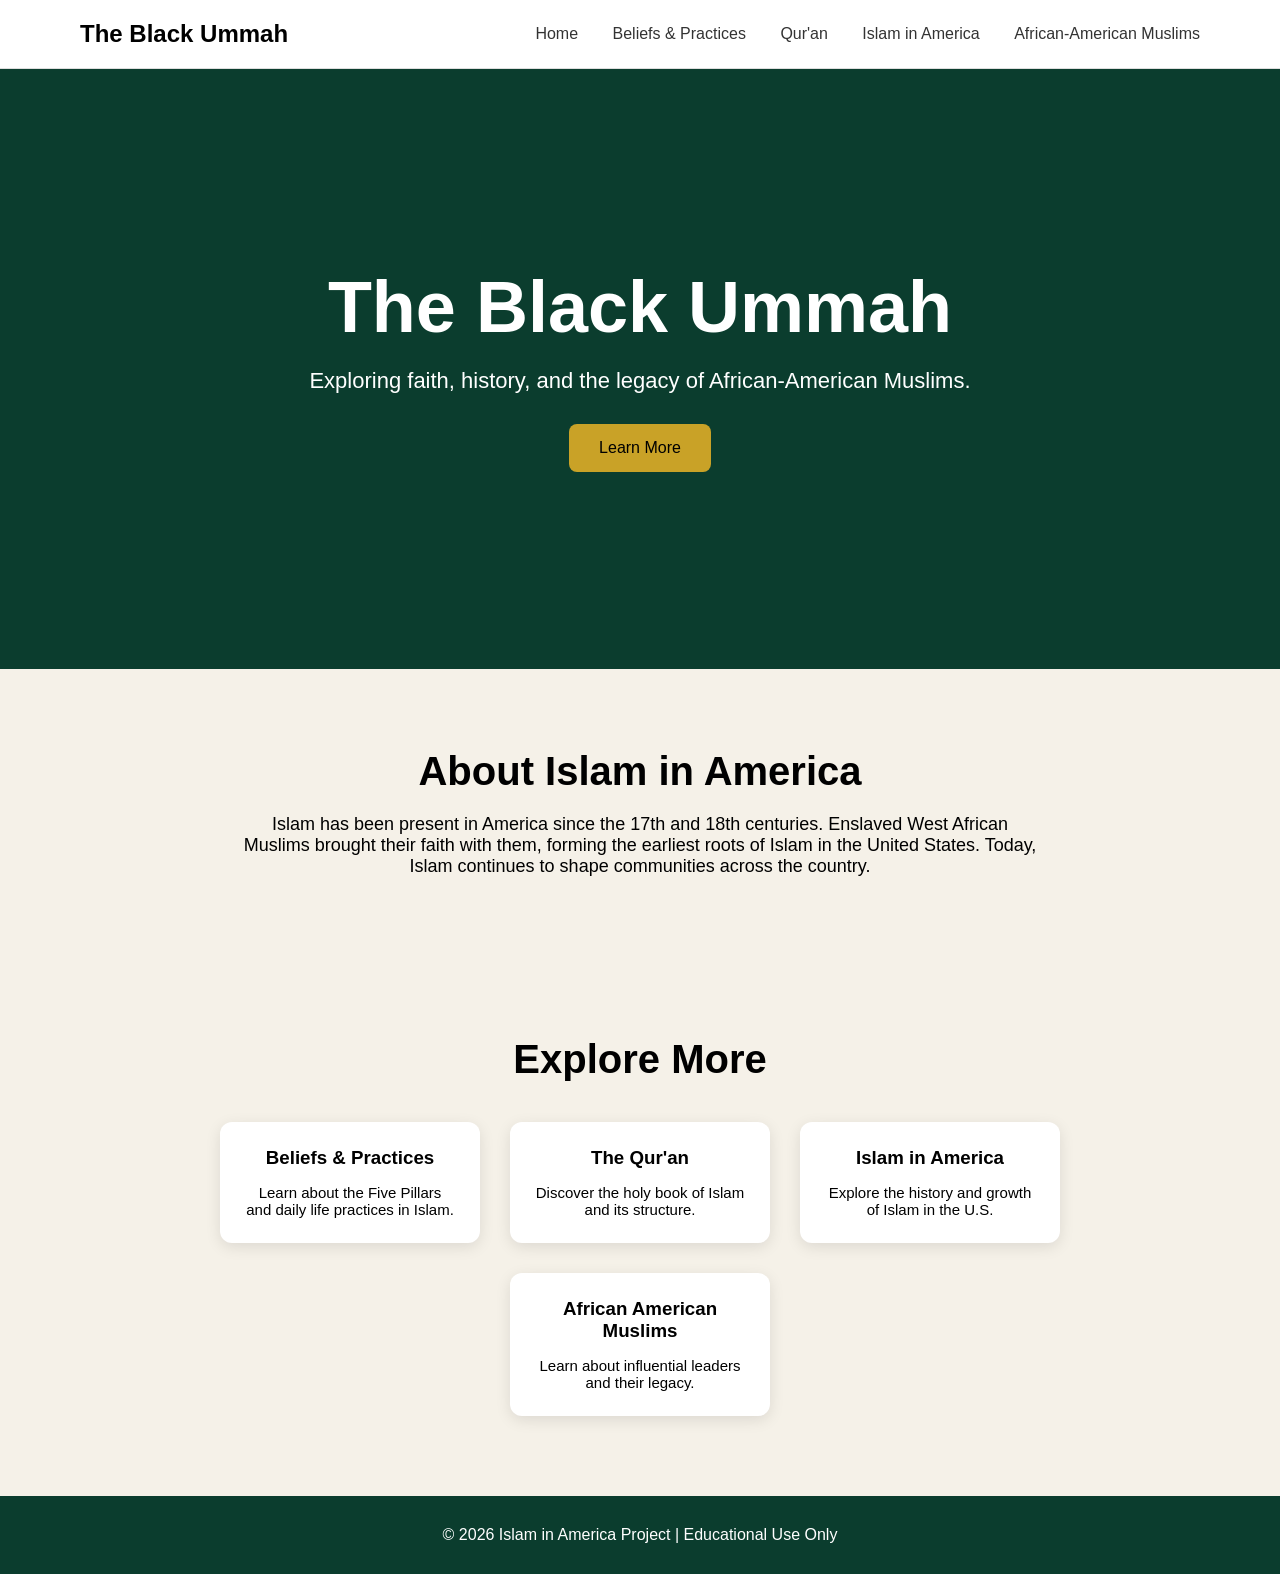
==== index.html @ 7084b2cf "Add files via upload" ====
<!DOCTYPE html>
<html lang="en">
<head>
    <meta charset="UTF-8">
    <title>The Black Ummah</title>
    <link rel="stylesheet" href="style.css">
</head>
<body>

    <!-- Header -->
    <header>
        <div class="logo">The Black Ummah</div>
        <nav>
            <a href="#">Home</a>
            <a href="#">Beliefs & Practices</a>
            <a href="#">Qur'an</a>
            <a href="#">Islam in America</a>
            <a href="#">African-American Muslims</a>
        </nav>
    </header>

    <!-- Hero Section -->
    <section class="hero">
        <h1>The Black Ummah</h1>
        <p>Exploring faith, history, and the legacy of African-American Muslims.</p>
        <button>Learn More</button>
    </section>

    <!-- About Section -->
    <section class="about">
        <h2>About Islam in America</h2>
        <p>
            Islam has been present in America since the 17th and 18th centuries.
            Enslaved West African Muslims brought their faith with them, forming
            the earliest roots of Islam in the United States. Today, Islam continues
            to shape communities across the country.
        </p>
    </section>

    <!-- Explore Cards -->
    <section class="cards">
        <h2>Explore More</h2>
        <div class="card-container">

            <div class="card">
                <h3>Beliefs & Practices</h3>
                <p>Learn about the Five Pillars and daily life practices in Islam.</p>
            </div>

            <div class="card">
                <h3>The Qur'an</h3>
                <p>Discover the holy book of Islam and its structure.</p>
            </div>

            <div class="card">
                <h3>Islam in America</h3>
                <p>Explore the history and growth of Islam in the U.S.</p>
            </div>

            <div class="card">
                <h3>African American Muslims</h3>
                <p>Learn about influential leaders and their legacy.</p>
            </div>

        </div>
    </section>

    <!-- Footer -->
    <footer>
        <p>© 2026 Islam in America Project | Educational Use Only</p>
    </footer>

</body>
</html>
---- style.css ----
* {
    margin: 0;
    padding: 0;
    box-sizing: border-box;
    font-family: Arial, sans-serif;
}

body {
    background-color: #f5f1e8;
}

/* Header */
header {
    display: flex;
    justify-content: space-between;
    align-items: center;
    padding: 20px 80px;
    background-color: white;
    border-bottom: 1px solid #ddd;
}

.logo {
    font-size: 24px;
    font-weight: bold;
}

nav a {
    margin-left: 30px;
    text-decoration: none;
    color: #333;
    font-size: 16px;
}

nav a:hover {
    color: #c9a227;
}

/* Hero */
.hero {
    height: 600px;
    background-color: #0b3d2e;
    color: white;
    display: flex;
    flex-direction: column;
    justify-content: center;
    align-items: center;
    text-align: center;
    padding: 20px;
}

.hero h1 {
    font-size: 72px;
    margin-bottom: 20px;
}

.hero p {
    font-size: 22px;
    margin-bottom: 30px;
}

.hero button {
    padding: 15px 30px;
    background-color: #c9a227;
    border: none;
    border-radius: 8px;
    font-size: 16px;
    cursor: pointer;
}

.hero button:hover {
    background-color: #b8921f;
}

/* About */
.about {
    padding: 80px;
    text-align: center;
}

.about h2 {
    font-size: 40px;
    margin-bottom: 20px;
}

.about p {
    font-size: 18px;
    max-width: 800px;
    margin: auto;
}

/* Cards */
.cards {
    padding: 80px;
    text-align: center;
}

.cards h2 {
    font-size: 40px;
    margin-bottom: 40px;
}

.card-container {
    display: flex;
    justify-content: center;
    gap: 30px;
    flex-wrap: wrap;
}

.card {
    background-color: white;
    width: 260px;
    padding: 25px;
    border-radius: 12px;
    box-shadow: 0 4px 15px rgba(0,0,0,0.1);
}

.card h3 {
    margin-bottom: 15px;
}

.card p {
    font-size: 15px;
}

/* Footer */
footer {
    background-color: #0b3d2e;
    color: white;
    text-align: center;
    padding: 30px;
}
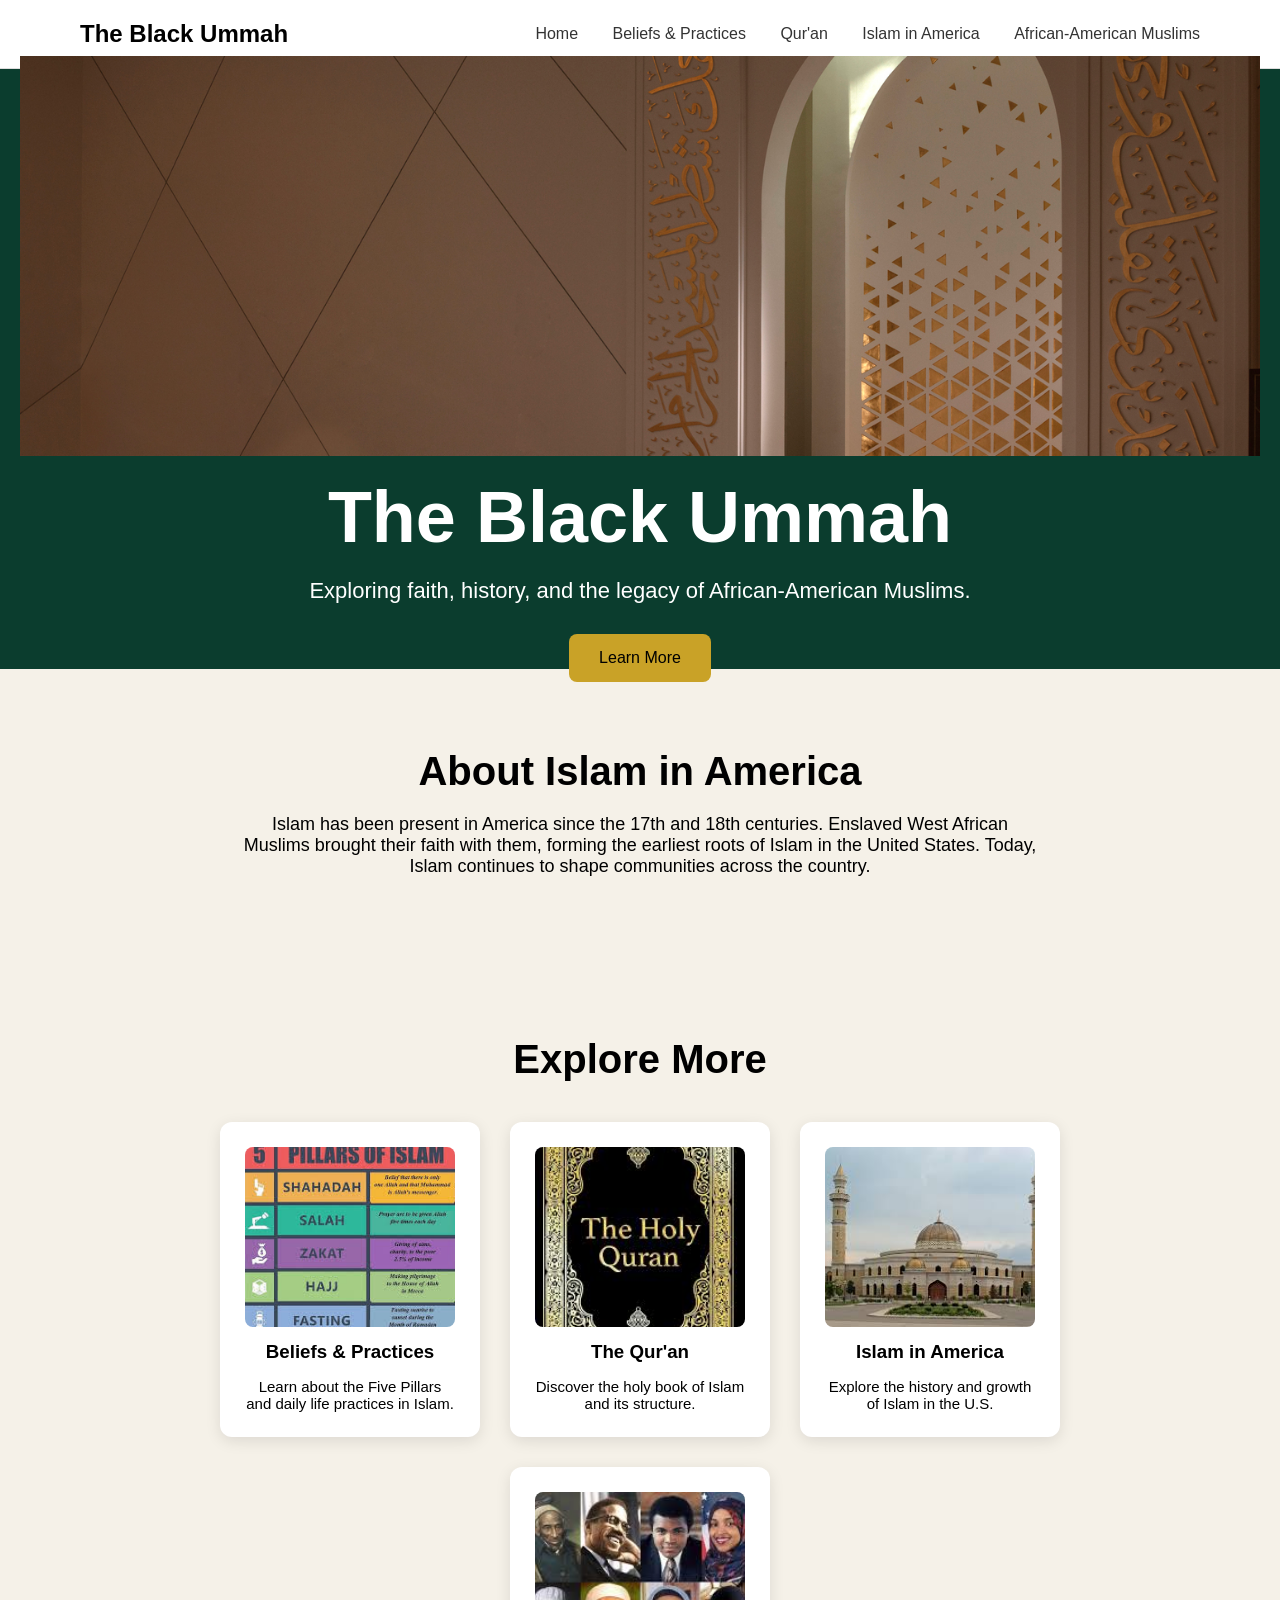
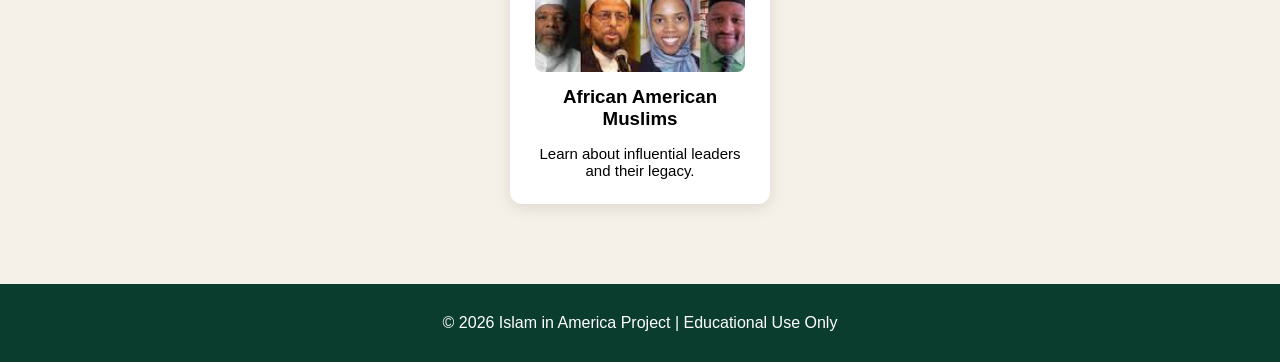
==== commit fb2c06c1: "Add files via upload" ====
--- a/index.html
+++ b/index.html
@@ -21,6 +21,7 @@
 
     <!-- Hero Section -->
     <section class="hero">
+        <img src="images/colors-in-islamic-architecture_1.jpg" alt="Islamic Prayer">
         <h1>The Black Ummah</h1>
         <p>Exploring faith, history, and the legacy of African-American Muslims.</p>
         <button>Learn More</button>
@@ -43,21 +44,25 @@
         <div class="card-container">
 
             <div class="card">
+                <img src="images/5pillars.jpg" alt="Pillars of Islam">
                 <h3>Beliefs & Practices</h3>
                 <p>Learn about the Five Pillars and daily life practices in Islam.</p>
             </div>
 
             <div class="card">
+                <img src="images/quran.jpg" alt="Holy Quran">
                 <h3>The Qur'an</h3>
                 <p>Discover the holy book of Islam and its structure.</p>
             </div>
 
             <div class="card">
+                <img src="images/mosque.jpg" alt="Mosque in America">
                 <h3>Islam in America</h3>
                 <p>Explore the history and growth of Islam in the U.S.</p>
             </div>
 
             <div class="card">
+                <img src="images/aamuslims.jpg" alt="African-American Muslims">
                 <h3>African American Muslims</h3>
                 <p>Learn about influential leaders and their legacy.</p>
             </div>
--- a/style.css
+++ b/style.css
@@ -128,4 +128,19 @@
     color: white;
     text-align: center;
     padding: 30px;
+}
+
+.card img {
+    width: 100%;
+    height: 180px;
+    object-fit: cover;
+    border-radius: 8px;
+    margin-bottom: 10px;
+}
+
+.hero img {
+    width: 100%;
+    max-height: 400px;
+    object-fit: cover;
+    margin-bottom: 20px;
 }
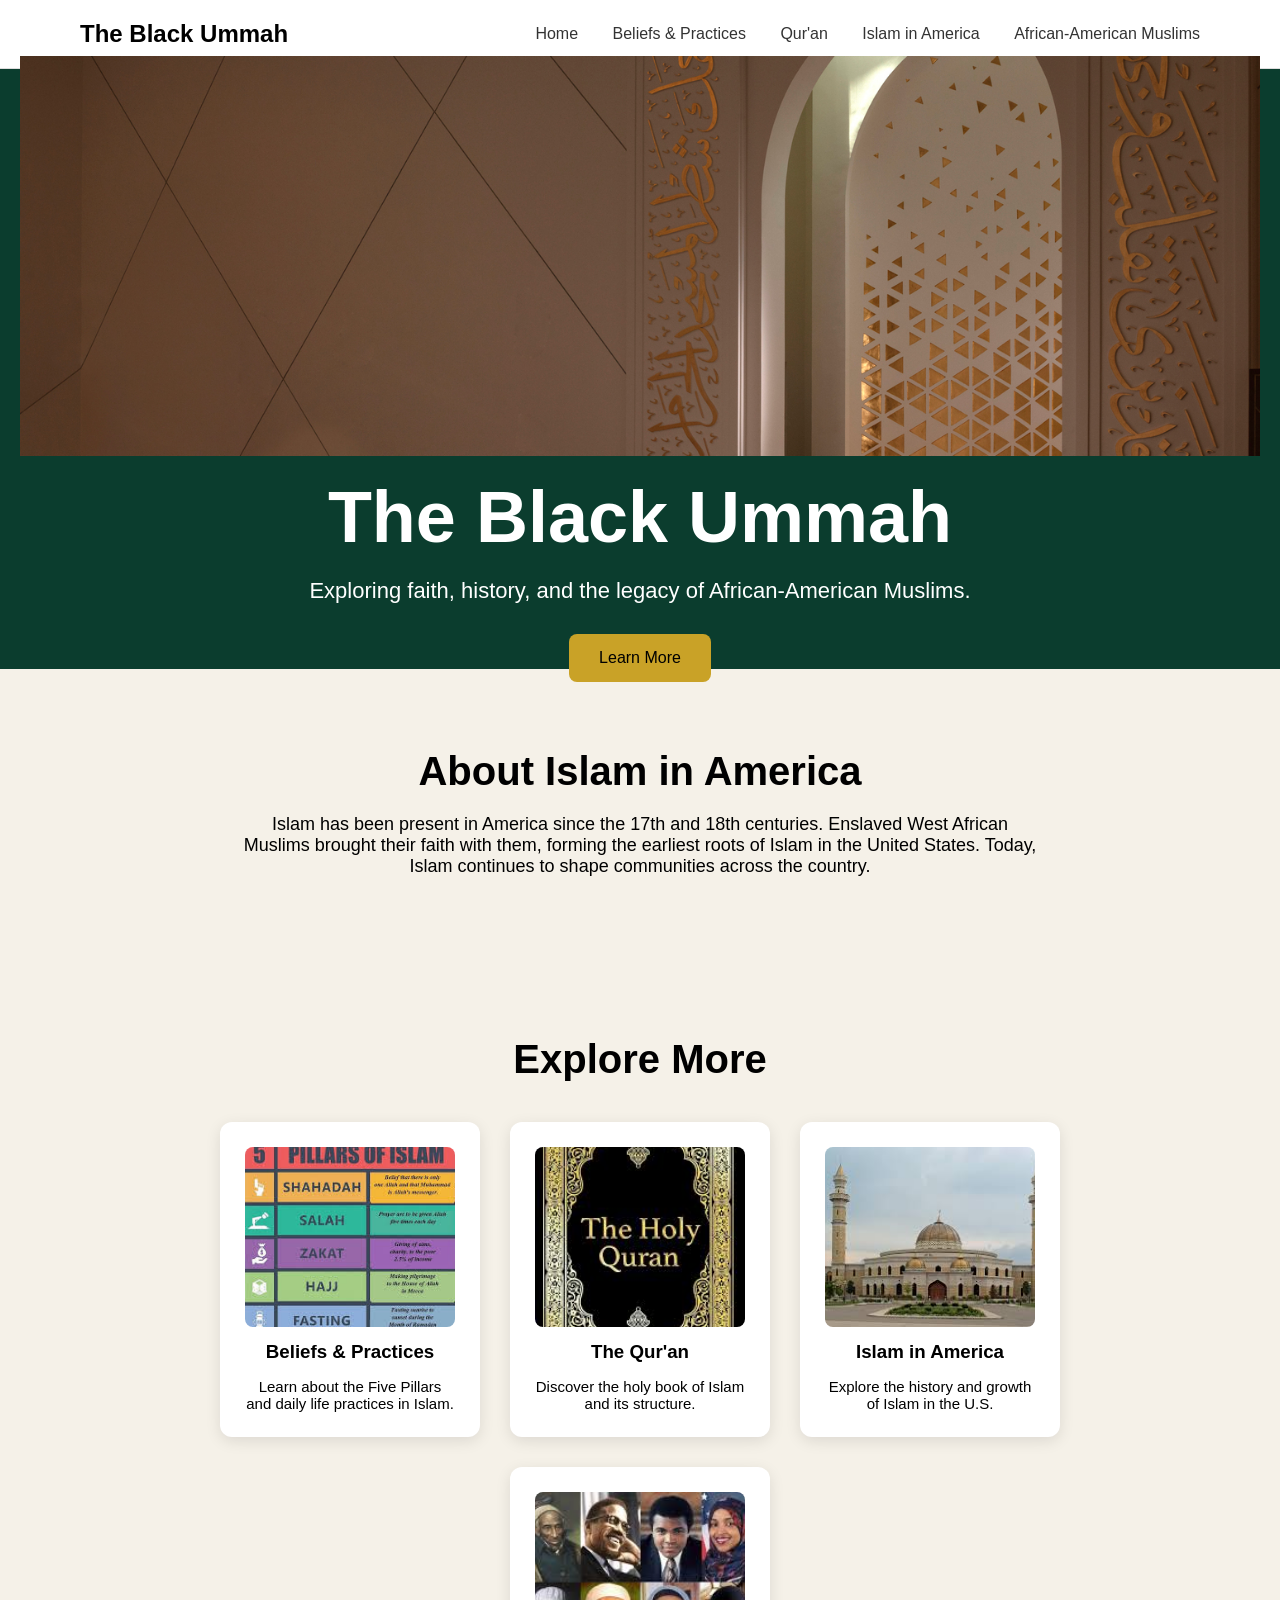
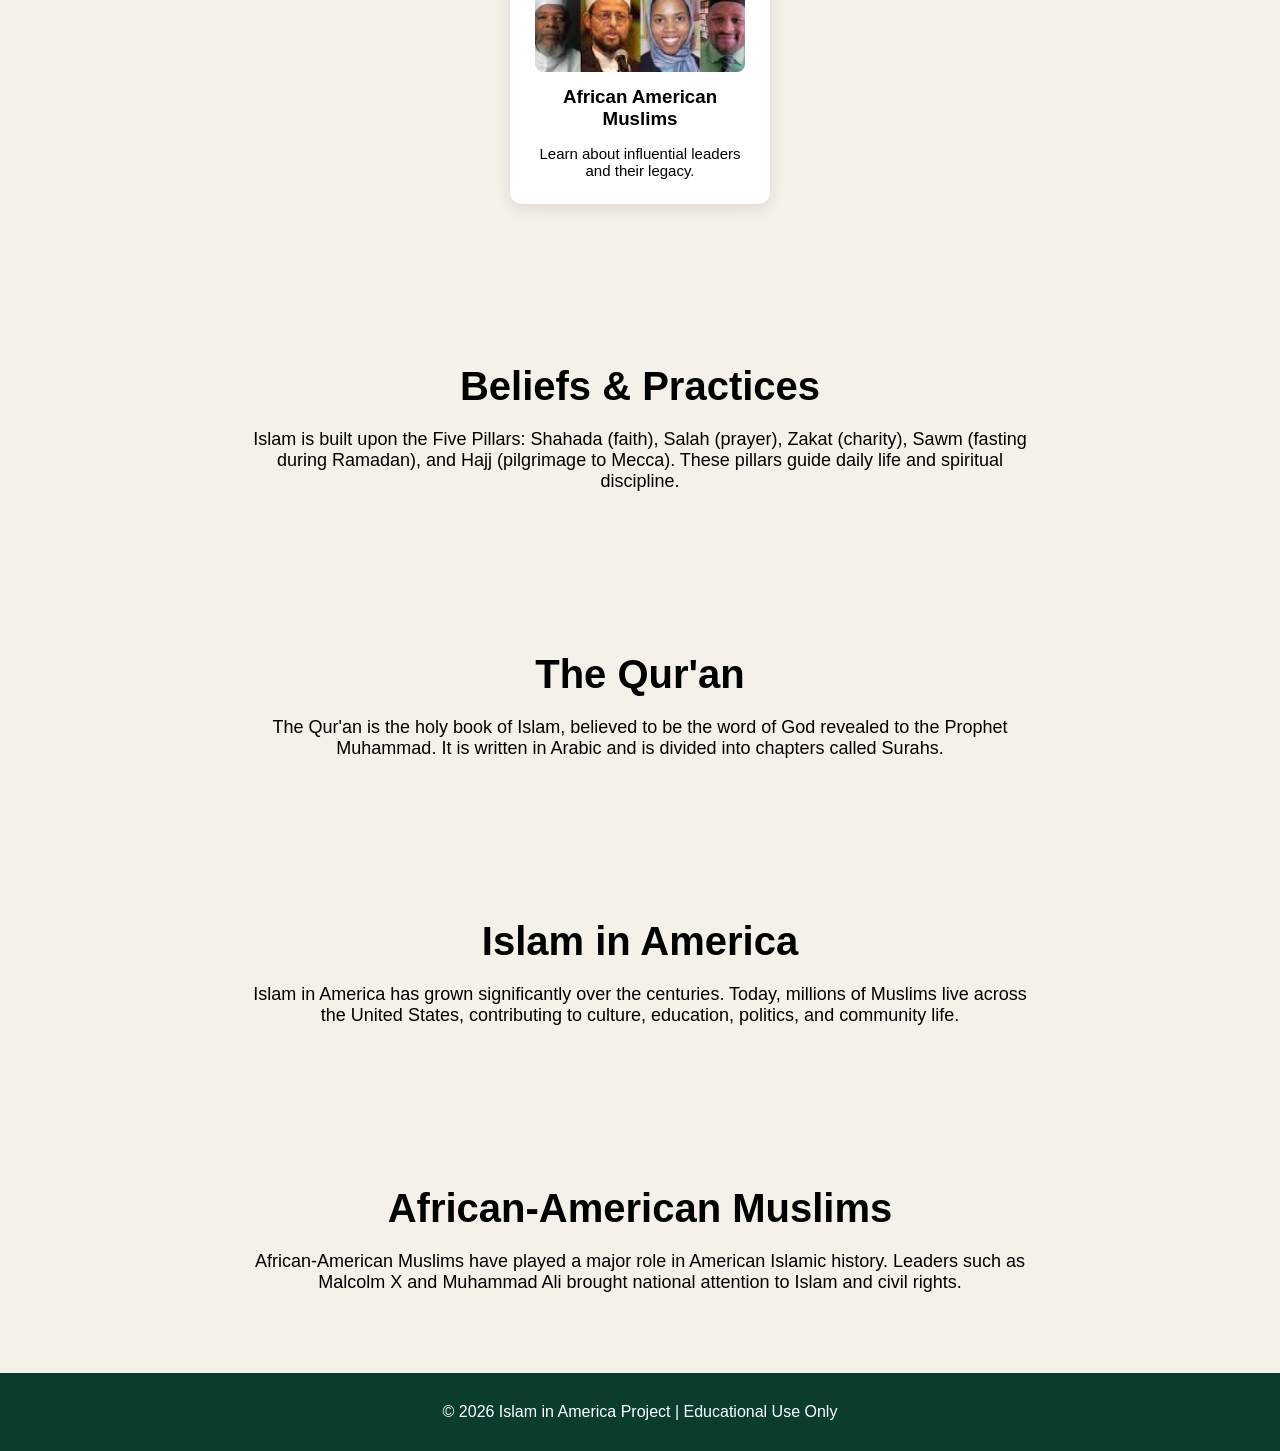
==== commit 0fc29950: "Add files via upload" ====
--- a/index.html
+++ b/index.html
@@ -11,16 +11,16 @@
     <header>
         <div class="logo">The Black Ummah</div>
         <nav>
-            <a href="#">Home</a>
-            <a href="#">Beliefs & Practices</a>
-            <a href="#">Qur'an</a>
-            <a href="#">Islam in America</a>
-            <a href="#">African-American Muslims</a>
+            <a href="#home">Home</a>
+            <a href="#beliefs">Beliefs & Practices</a>
+            <a href="#quran">Qur'an</a>
+            <a href="#america">Islam in America</a>
+            <a href="#blackmuslims">African-American Muslims</a>
         </nav>
     </header>
 
     <!-- Hero Section -->
-    <section class="hero">
+    <section id="home" class="hero">
         <img src="images/colors-in-islamic-architecture_1.jpg" alt="Islamic Prayer">
         <h1>The Black Ummah</h1>
         <p>Exploring faith, history, and the legacy of African-American Muslims.</p>
@@ -70,6 +70,46 @@
         </div>
     </section>
 
+    <!-- Beliefs Section -->
+    <section id="beliefs" class="about">
+        <h2>Beliefs & Practices</h2>
+        <p>
+            Islam is built upon the Five Pillars: Shahada (faith), Salah (prayer),
+            Zakat (charity), Sawm (fasting during Ramadan), and Hajj (pilgrimage to Mecca).
+            These pillars guide daily life and spiritual discipline.
+        </p>
+    </section>
+
+    <!-- Qur'an Section -->
+    <section id="quran" class="about">
+        <h2>The Qur'an</h2>
+        <p>
+            The Qur'an is the holy book of Islam, believed to be the word of God
+            revealed to the Prophet Muhammad. It is written in Arabic and is divided
+            into chapters called Surahs.
+        </p>
+    </section>
+
+    <!-- Islam in America Section -->
+    <section id="america" class="about">
+        <h2>Islam in America</h2>
+        <p>
+            Islam in America has grown significantly over the centuries. Today,
+            millions of Muslims live across the United States, contributing to
+            culture, education, politics, and community life.
+        </p>
+    </section>
+
+    <!-- African-American Muslims Section -->
+    <section id="blackmuslims" class="about">
+        <h2>African-American Muslims</h2>
+        <p>
+            African-American Muslims have played a major role in American Islamic
+            history. Leaders such as Malcolm X and Muhammad Ali brought national
+            attention to Islam and civil rights.
+        </p>
+    </section>
+
     <!-- Footer -->
     <footer>
         <p>© 2026 Islam in America Project | Educational Use Only</p>
--- a/style.css
+++ b/style.css
@@ -143,4 +143,8 @@
     max-height: 400px;
     object-fit: cover;
     margin-bottom: 20px;
+}
+
+html {
+    scroll-behavior: smooth;
 }
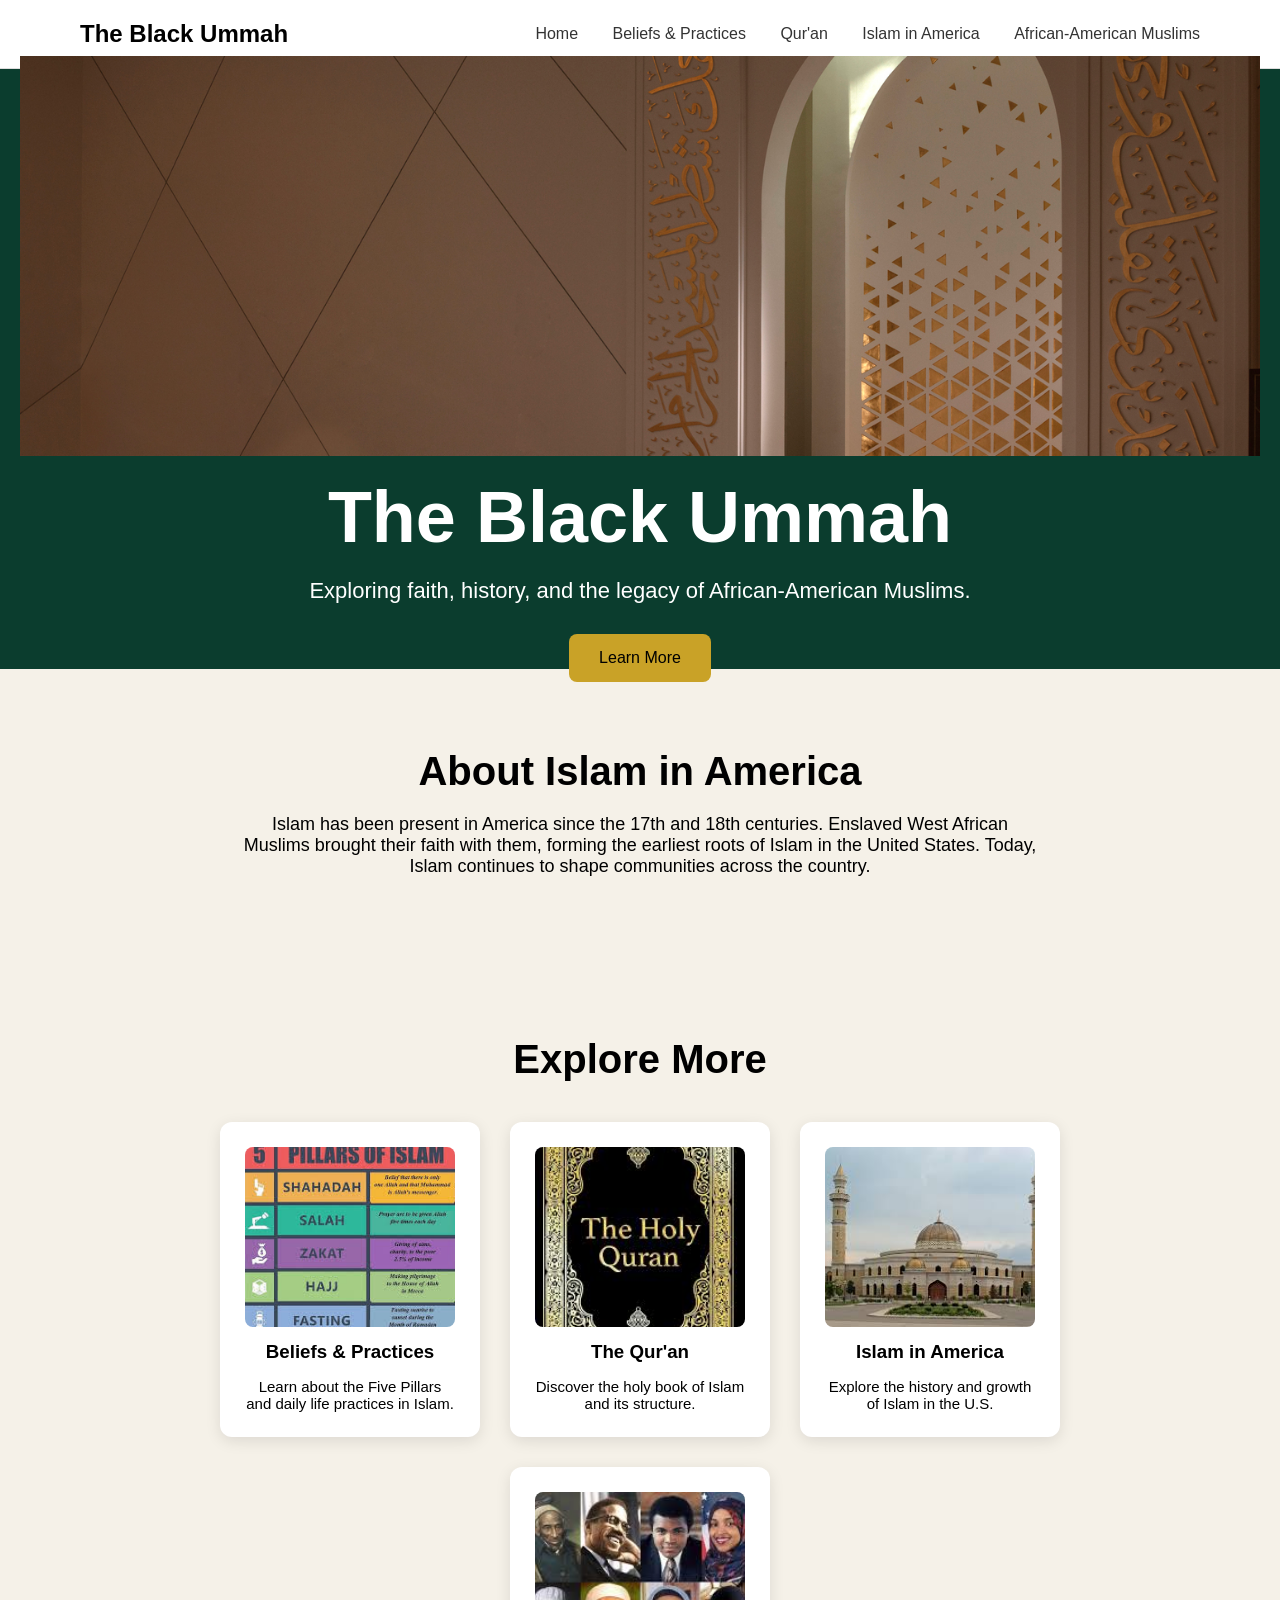
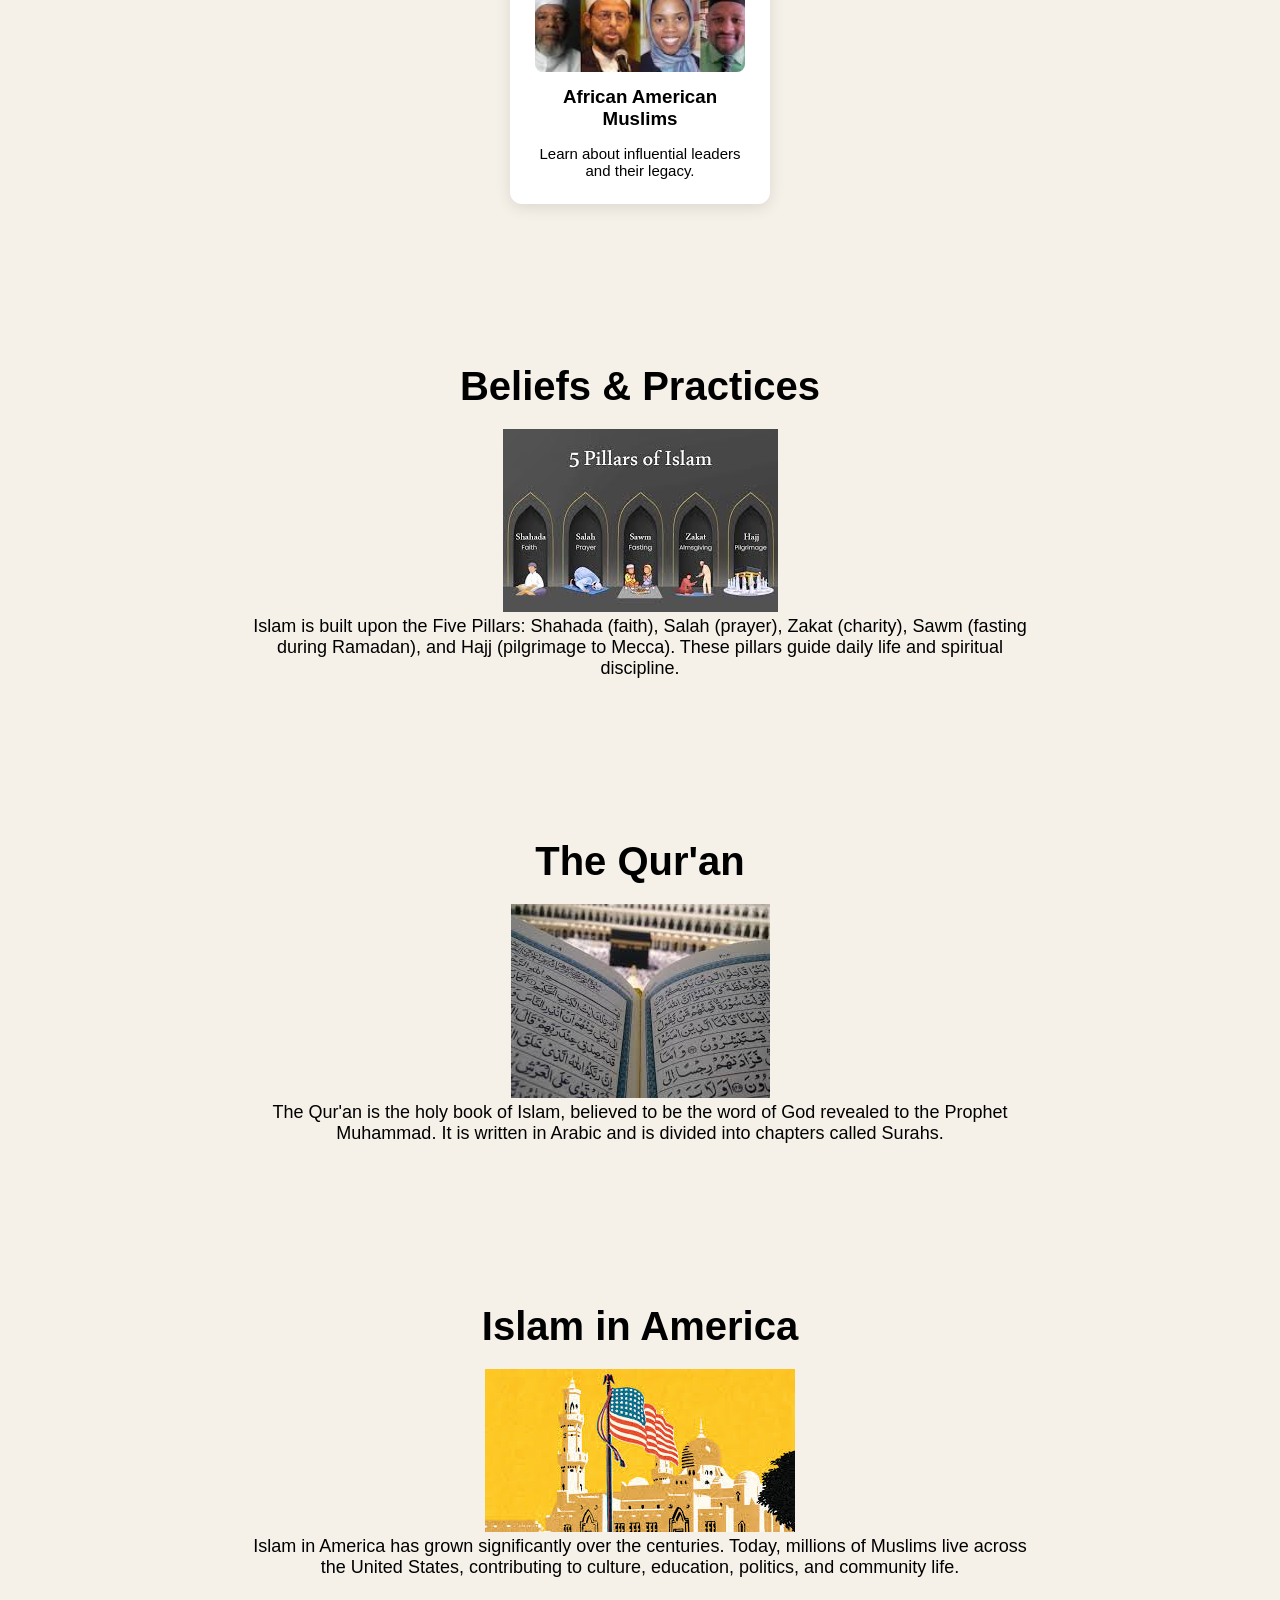
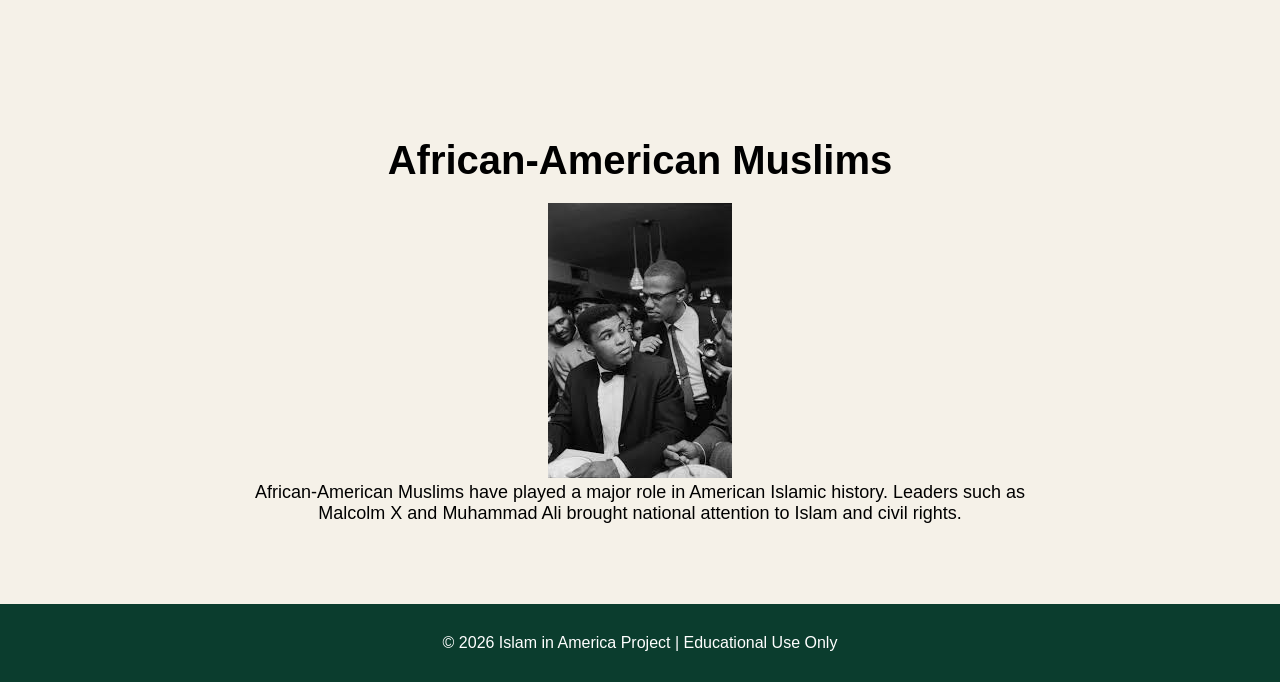
==== commit c66322e1: "Add files via upload" ====
--- a/index.html
+++ b/index.html
@@ -73,6 +73,7 @@
     <!-- Beliefs Section -->
     <section id="beliefs" class="about">
         <h2>Beliefs & Practices</h2>
+        <img src="images/fivepillars.jpg" alt="Five Pillars">
         <p>
             Islam is built upon the Five Pillars: Shahada (faith), Salah (prayer),
             Zakat (charity), Sawm (fasting during Ramadan), and Hajj (pilgrimage to Mecca).
@@ -83,6 +84,7 @@
     <!-- Qur'an Section -->
     <section id="quran" class="about">
         <h2>The Qur'an</h2>
+        <img src="images/qurankaaba.jpg" alt="Quran in front of Kaaba">
         <p>
             The Qur'an is the holy book of Islam, believed to be the word of God
             revealed to the Prophet Muhammad. It is written in Arabic and is divided
@@ -93,6 +95,7 @@
     <!-- Islam in America Section -->
     <section id="america" class="about">
         <h2>Islam in America</h2>
+        <img src="images/animatedmosque.jpg" alt="Animated Mosque with American Flag">
         <p>
             Islam in America has grown significantly over the centuries. Today,
             millions of Muslims live across the United States, contributing to
@@ -103,6 +106,7 @@
     <!-- African-American Muslims Section -->
     <section id="blackmuslims" class="about">
         <h2>African-American Muslims</h2>
+        <img src="images/malcolmali.jpg" alt="Malcolm X and Muhammad Ali">
         <p>
             African-American Muslims have played a major role in American Islamic
             history. Leaders such as Malcolm X and Muhammad Ali brought national
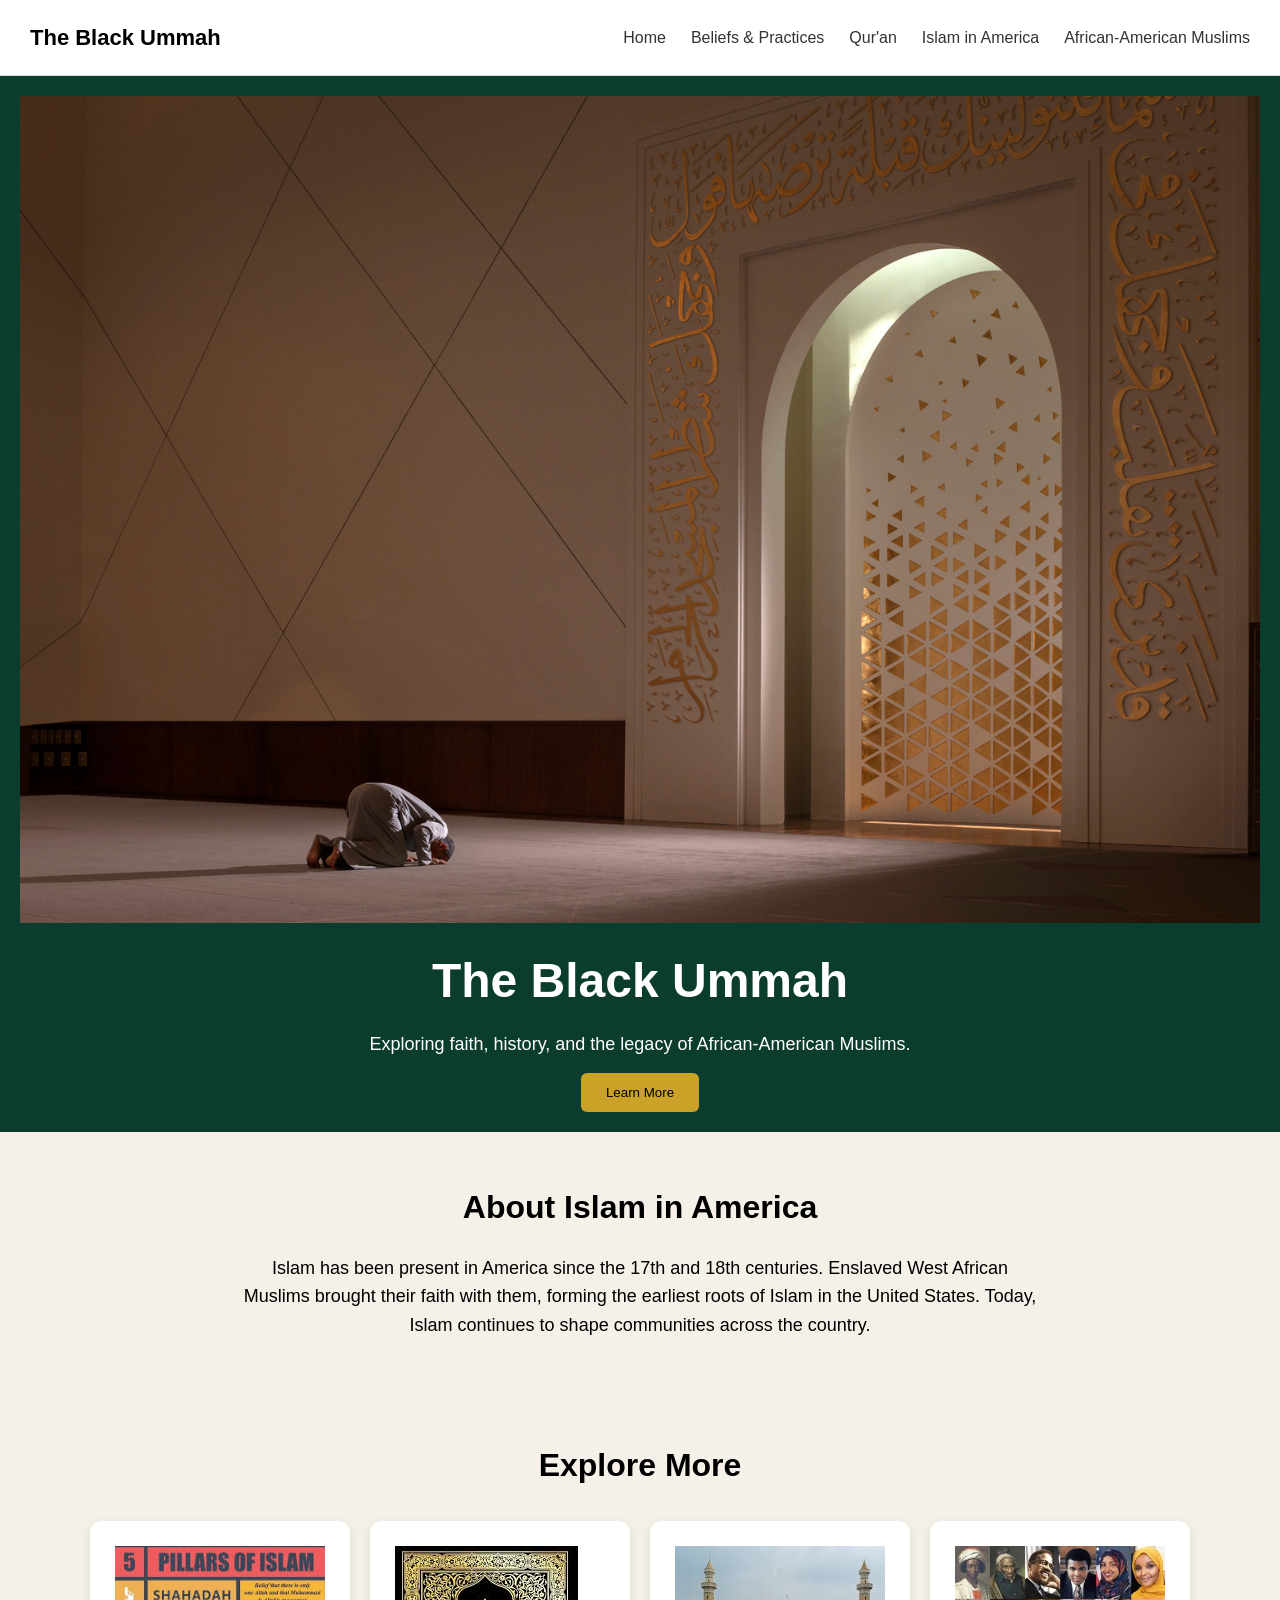
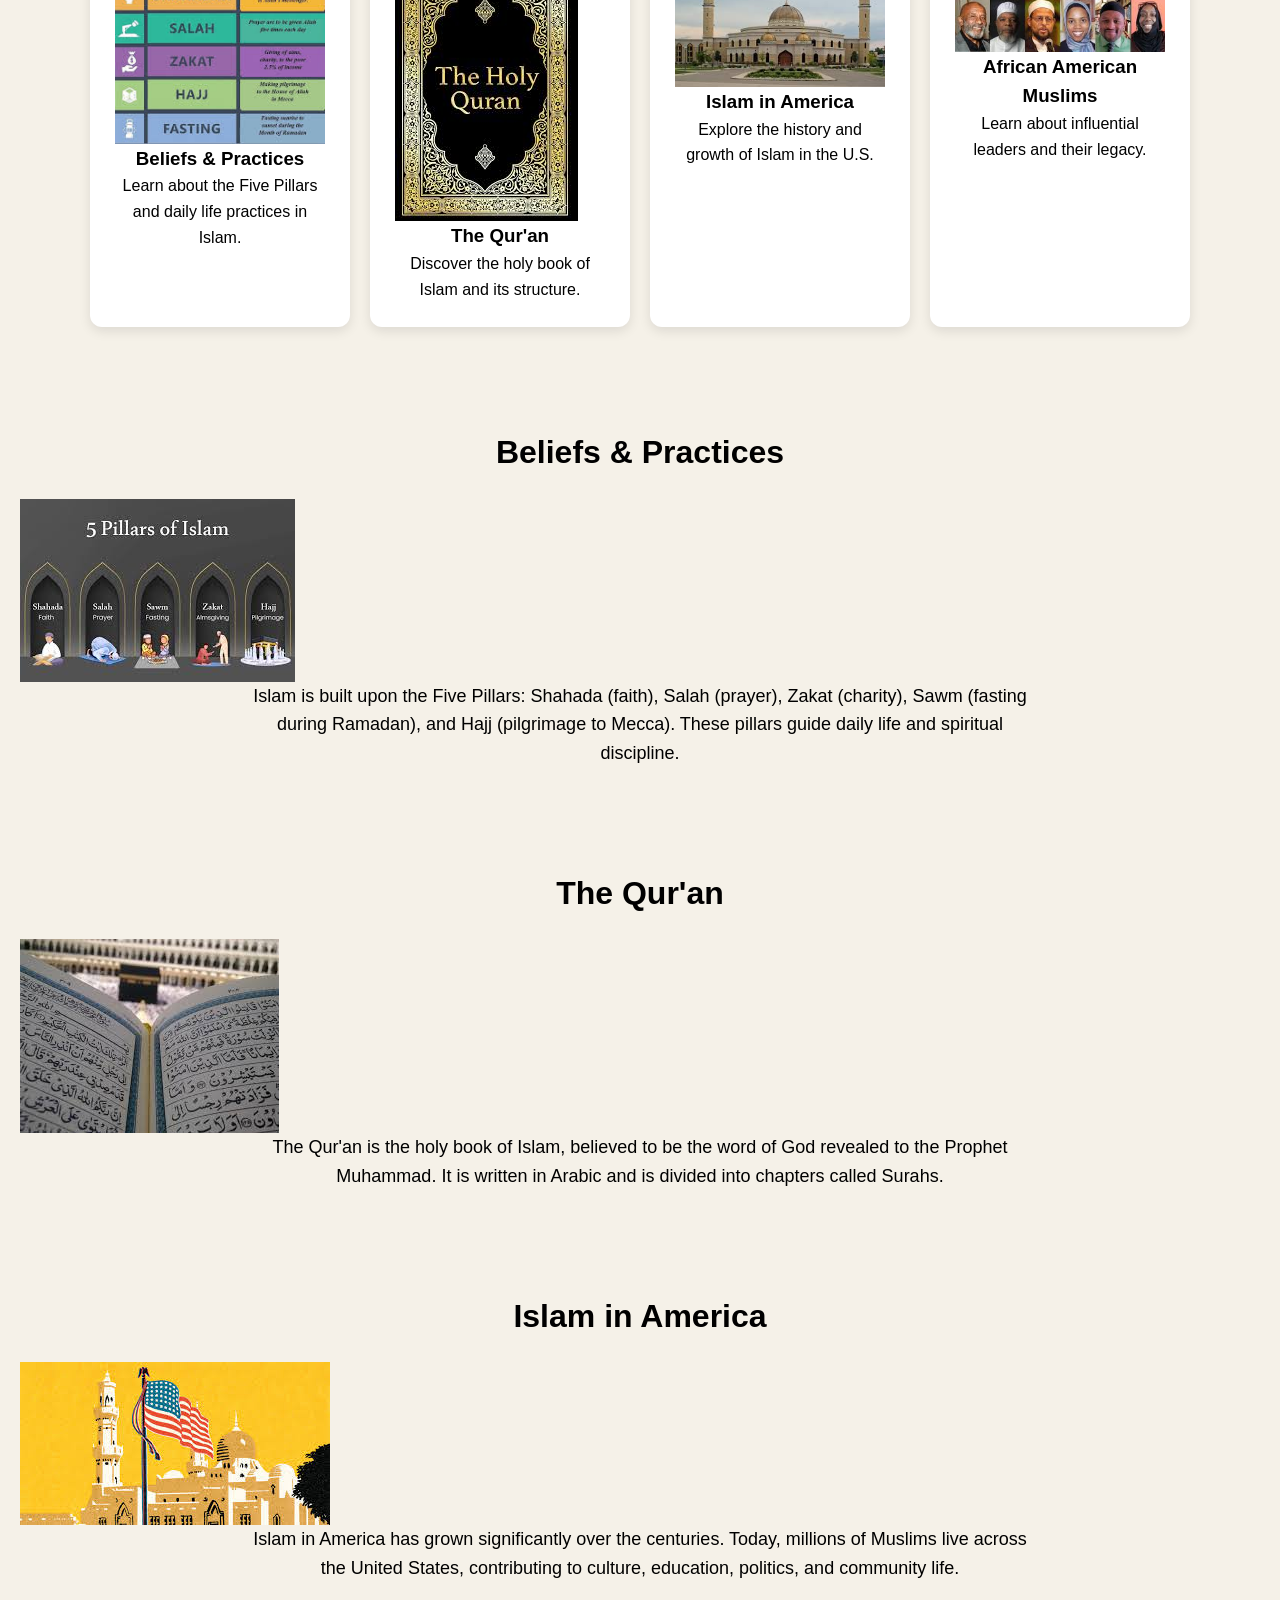
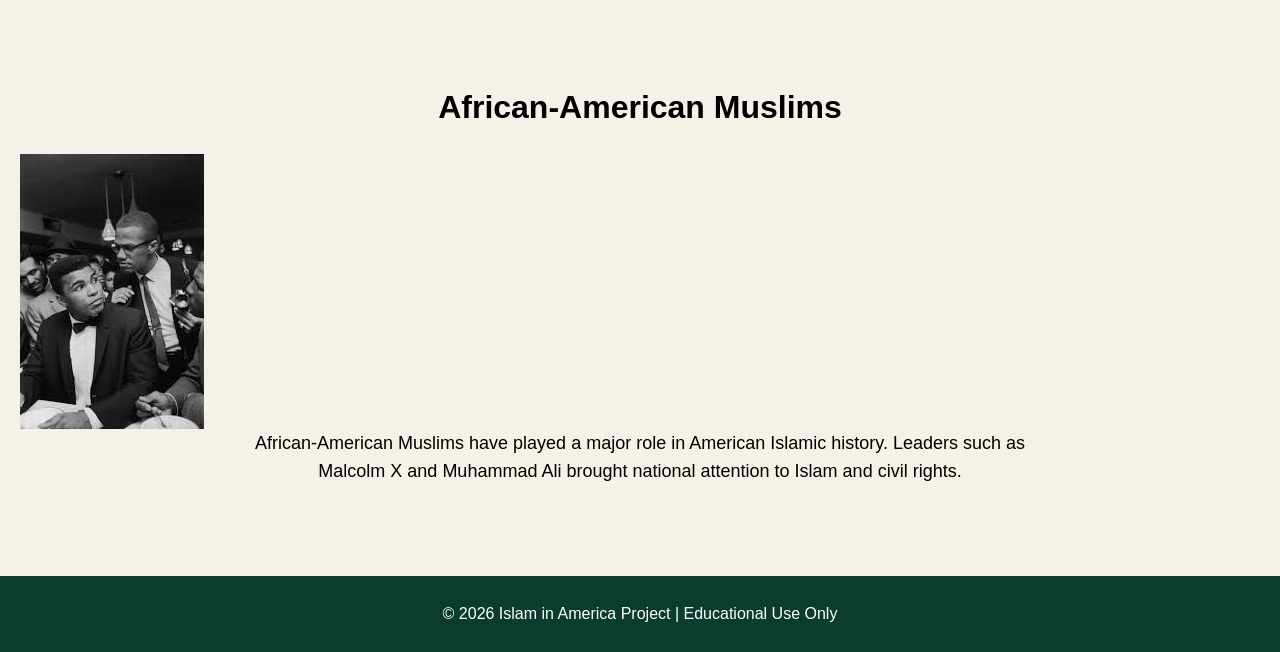
==== commit 32d20d0e: "Add files via upload" ====
--- a/index.html
+++ b/index.html
@@ -1,7 +1,9 @@
 <!DOCTYPE html>
 <html lang="en">
 <head>
+    <!-- By Grant Capers -->
     <meta charset="UTF-8">
+    <meta name="viewport" content="width=device-width, initial-scale=1.0">
     <title>The Black Ummah</title>
     <link rel="stylesheet" href="style.css">
 </head>
@@ -10,12 +12,18 @@
     <!-- Header -->
     <header>
         <div class="logo">The Black Ummah</div>
+
+        <!-- Mobile Menu Button -->
+        <button id="menu-toggle" aria-label="Toggle Navigation">☰</button>
+
         <nav>
-            <a href="#home">Home</a>
-            <a href="#beliefs">Beliefs & Practices</a>
-            <a href="#quran">Qur'an</a>
-            <a href="#america">Islam in America</a>
-            <a href="#blackmuslims">African-American Muslims</a>
+            <div class="nav-links">
+                <a href="#home">Home</a>
+                <a href="#beliefs">Beliefs & Practices</a>
+                <a href="#quran">Qur'an</a>
+                <a href="#america">Islam in America</a>
+                <a href="#blackmuslims">African-American Muslims</a>
+            </div>
         </nav>
     </header>
 
@@ -119,5 +127,11 @@
         <p>© 2026 Islam in America Project | Educational Use Only</p>
     </footer>
 
+<script>
+document.getElementById("menu-toggle").onclick = function() {
+    document.querySelector(".nav-links").classList.toggle("active");
+};
+</script>
+
 </body>
 </html>
--- a/style.css
+++ b/style.css
@@ -1,3 +1,4 @@
+/* RESET */
 * {
     margin: 0;
     padding: 0;
@@ -7,25 +8,49 @@
 
 body {
     background-color: #f5f1e8;
-}
-
-/* Header */
+    line-height: 1.6;
+}
+
+img {
+    max-width: 100%;
+    height: auto;
+    display: block;
+}
+
+/* HEADER */
 header {
     display: flex;
     justify-content: space-between;
     align-items: center;
-    padding: 20px 80px;
+    padding: 20px 30px;
     background-color: white;
     border-bottom: 1px solid #ddd;
+    position: sticky;
+    top: 0;
+    z-index: 1000;
 }
 
 .logo {
-    font-size: 24px;
+    font-size: 22px;
     font-weight: bold;
 }
 
+/* Mobile menu button */
+#menu-toggle {
+    display: none;
+    font-size: 28px;
+    background: none;
+    border: none;
+    cursor: pointer;
+}
+
+/* NAVIGATION */
+nav .nav-links {
+    display: flex;
+    gap: 25px;
+}
+
 nav a {
-    margin-left: 30px;
     text-decoration: none;
     color: #333;
     font-size: 16px;
@@ -35,35 +60,30 @@
     color: #c9a227;
 }
 
-/* Hero */
+/* HERO */
 .hero {
-    height: 600px;
+    padding: 20px;
+    color: white;
     background-color: #0b3d2e;
-    color: white;
-    display: flex;
-    flex-direction: column;
-    justify-content: center;
-    align-items: center;
-    text-align: center;
-    padding: 20px;
+    text-align: center;
 }
 
 .hero h1 {
-    font-size: 72px;
-    margin-bottom: 20px;
+    font-size: 48px;
+    margin-top: 20px;
 }
 
 .hero p {
-    font-size: 22px;
-    margin-bottom: 30px;
+    font-size: 18px;
+    margin-top: 10px;
 }
 
 .hero button {
-    padding: 15px 30px;
+    padding: 12px 25px;
     background-color: #c9a227;
     border: none;
-    border-radius: 8px;
-    font-size: 16px;
+    border-radius: 6px;
+    margin-top: 15px;
     cursor: pointer;
 }
 
@@ -71,80 +91,111 @@
     background-color: #b8921f;
 }
 
-/* About */
+/* ABOUT */
 .about {
-    padding: 80px;
+    padding: 50px 20px;
     text-align: center;
 }
 
 .about h2 {
-    font-size: 40px;
+    font-size: 32px;
     margin-bottom: 20px;
 }
 
 .about p {
-    font-size: 18px;
     max-width: 800px;
     margin: auto;
-}
-
-/* Cards */
+    font-size: 18px;
+}
+
+/* CARDS */
 .cards {
-    padding: 80px;
+    padding: 50px 20px;
     text-align: center;
 }
 
 .cards h2 {
-    font-size: 40px;
-    margin-bottom: 40px;
+    font-size: 32px;
+    margin-bottom: 30px;
 }
 
 .card-container {
     display: flex;
+    flex-wrap: wrap;
+    gap: 20px;
     justify-content: center;
-    gap: 30px;
-    flex-wrap: wrap;
 }
 
 .card {
     background-color: white;
-    width: 260px;
+    width: 90%;
+    max-width: 260px;
     padding: 25px;
     border-radius: 12px;
-    box-shadow: 0 4px 15px rgba(0,0,0,0.1);
-}
-
-.card h3 {
-    margin-bottom: 15px;
-}
-
-.card p {
-    font-size: 15px;
-}
-
-/* Footer */
+    box-shadow: 0 4px 12px rgba(0,0,0,0.1);
+}
+
+/* FOOTER */
 footer {
     background-color: #0b3d2e;
     color: white;
     text-align: center;
-    padding: 30px;
-}
-
-.card img {
-    width: 100%;
-    height: 180px;
-    object-fit: cover;
-    border-radius: 8px;
-    margin-bottom: 10px;
-}
-
-.hero img {
-    width: 100%;
-    max-height: 400px;
-    object-fit: cover;
-    margin-bottom: 20px;
-}
-
-html {
-    scroll-behavior: smooth;
+    padding: 25px;
+    margin-top: 40px;
+}
+
+/* MOBILE RESPONSIVE */
+@media (max-width: 900px) {
+    .hero h1 { font-size: 38px; }
+    .hero p { font-size: 17px; }
+
+    header {
+        padding: 20px;
+    }
+}
+
+@media (max-width: 700px) {
+
+    /* Show hamburger menu */
+    #menu-toggle {
+        display: block;
+    }
+
+    /* Hide links until toggled */
+    nav .nav-links {
+        display: none;
+        flex-direction: column;
+        background-color: white;
+        width: 100%;
+        padding: 15px;
+        border-top: 1px solid #ddd;
+    }
+
+    nav .nav-links.active {
+        display: flex;
+    }
+
+    nav a {
+        padding: 10px 0;
+        font-size: 18px;
+    }
+
+    .hero h1 {
+        font-size: 32px;
+    }
+
+    .about h2,
+    .cards h2 {
+        font-size: 28px;
+    }
+
+    .about p {
+        font-size: 16px;
+    }
+}
+
+@media (max-width: 480px) {
+    .hero h1 { font-size: 28px; }
+    .hero p { font-size: 15px; }
+    .hero button { font-size: 14px; padding: 10px 20px; }
 }
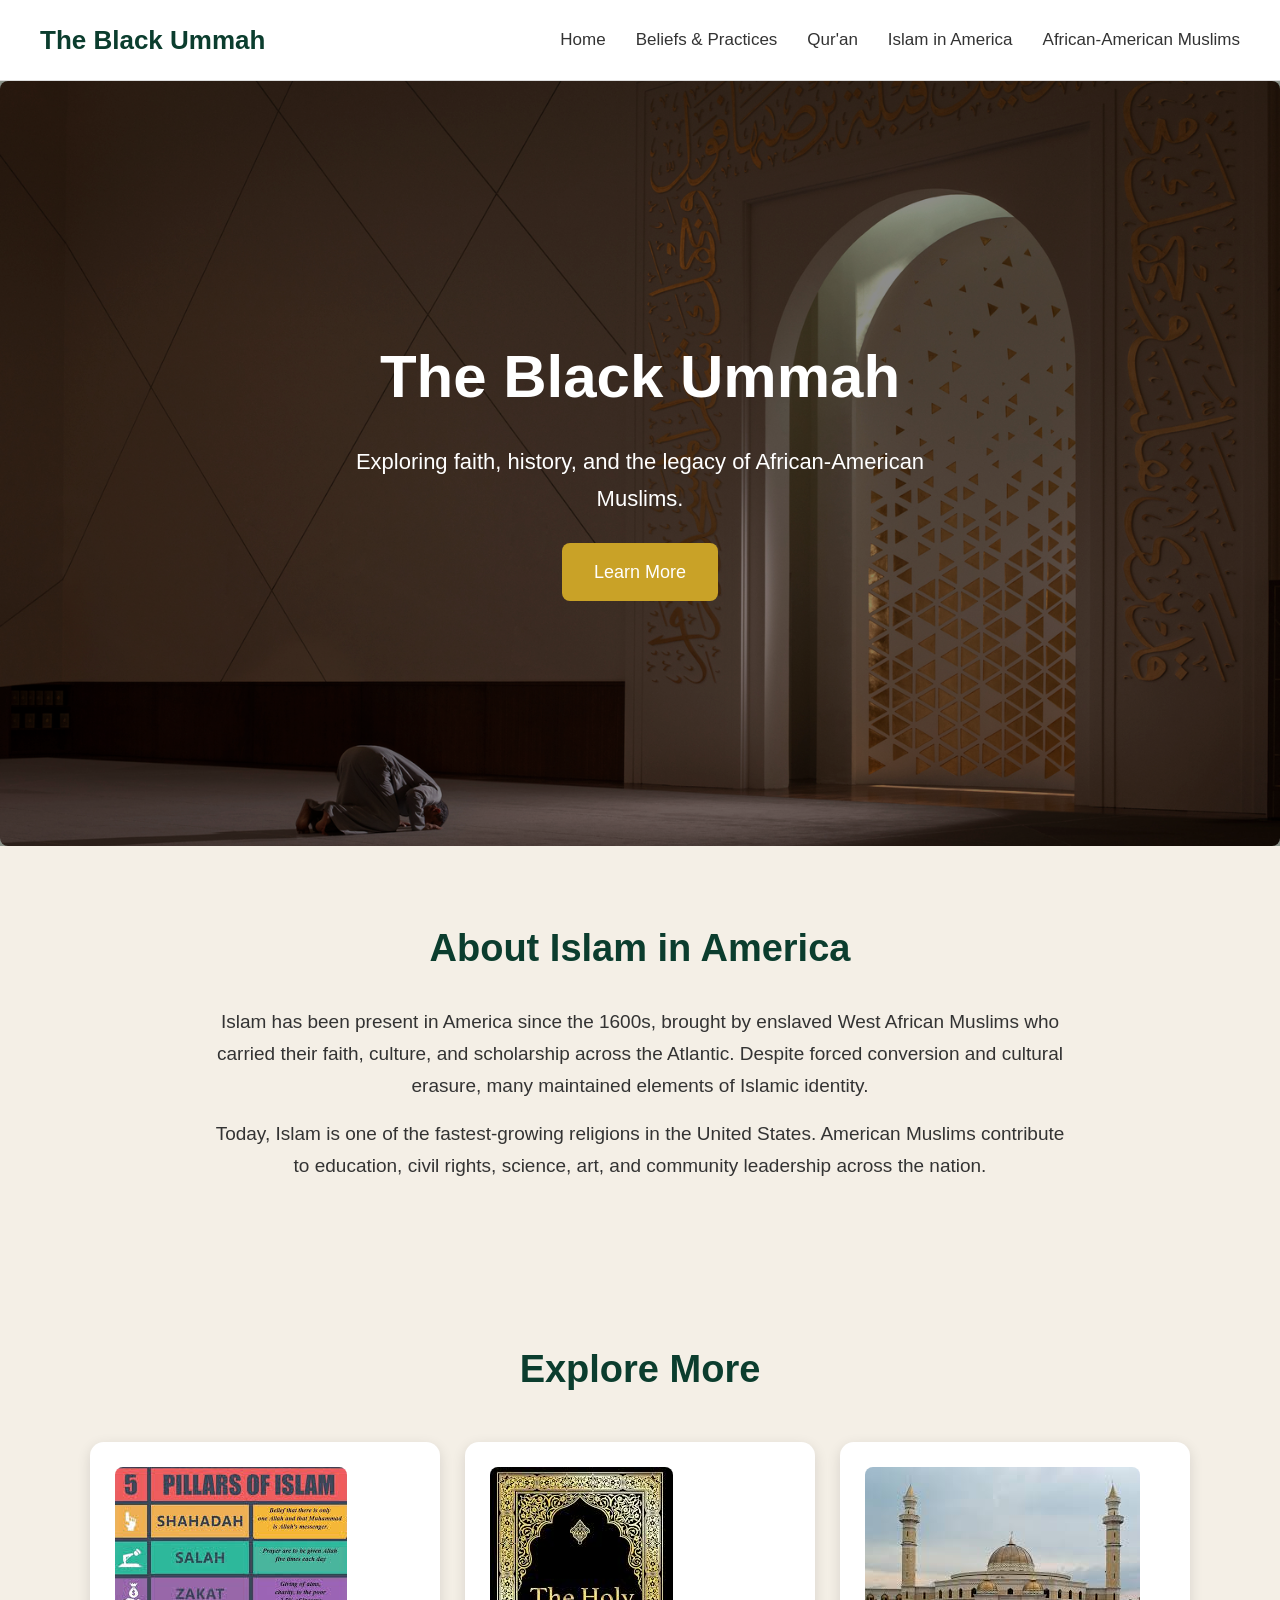
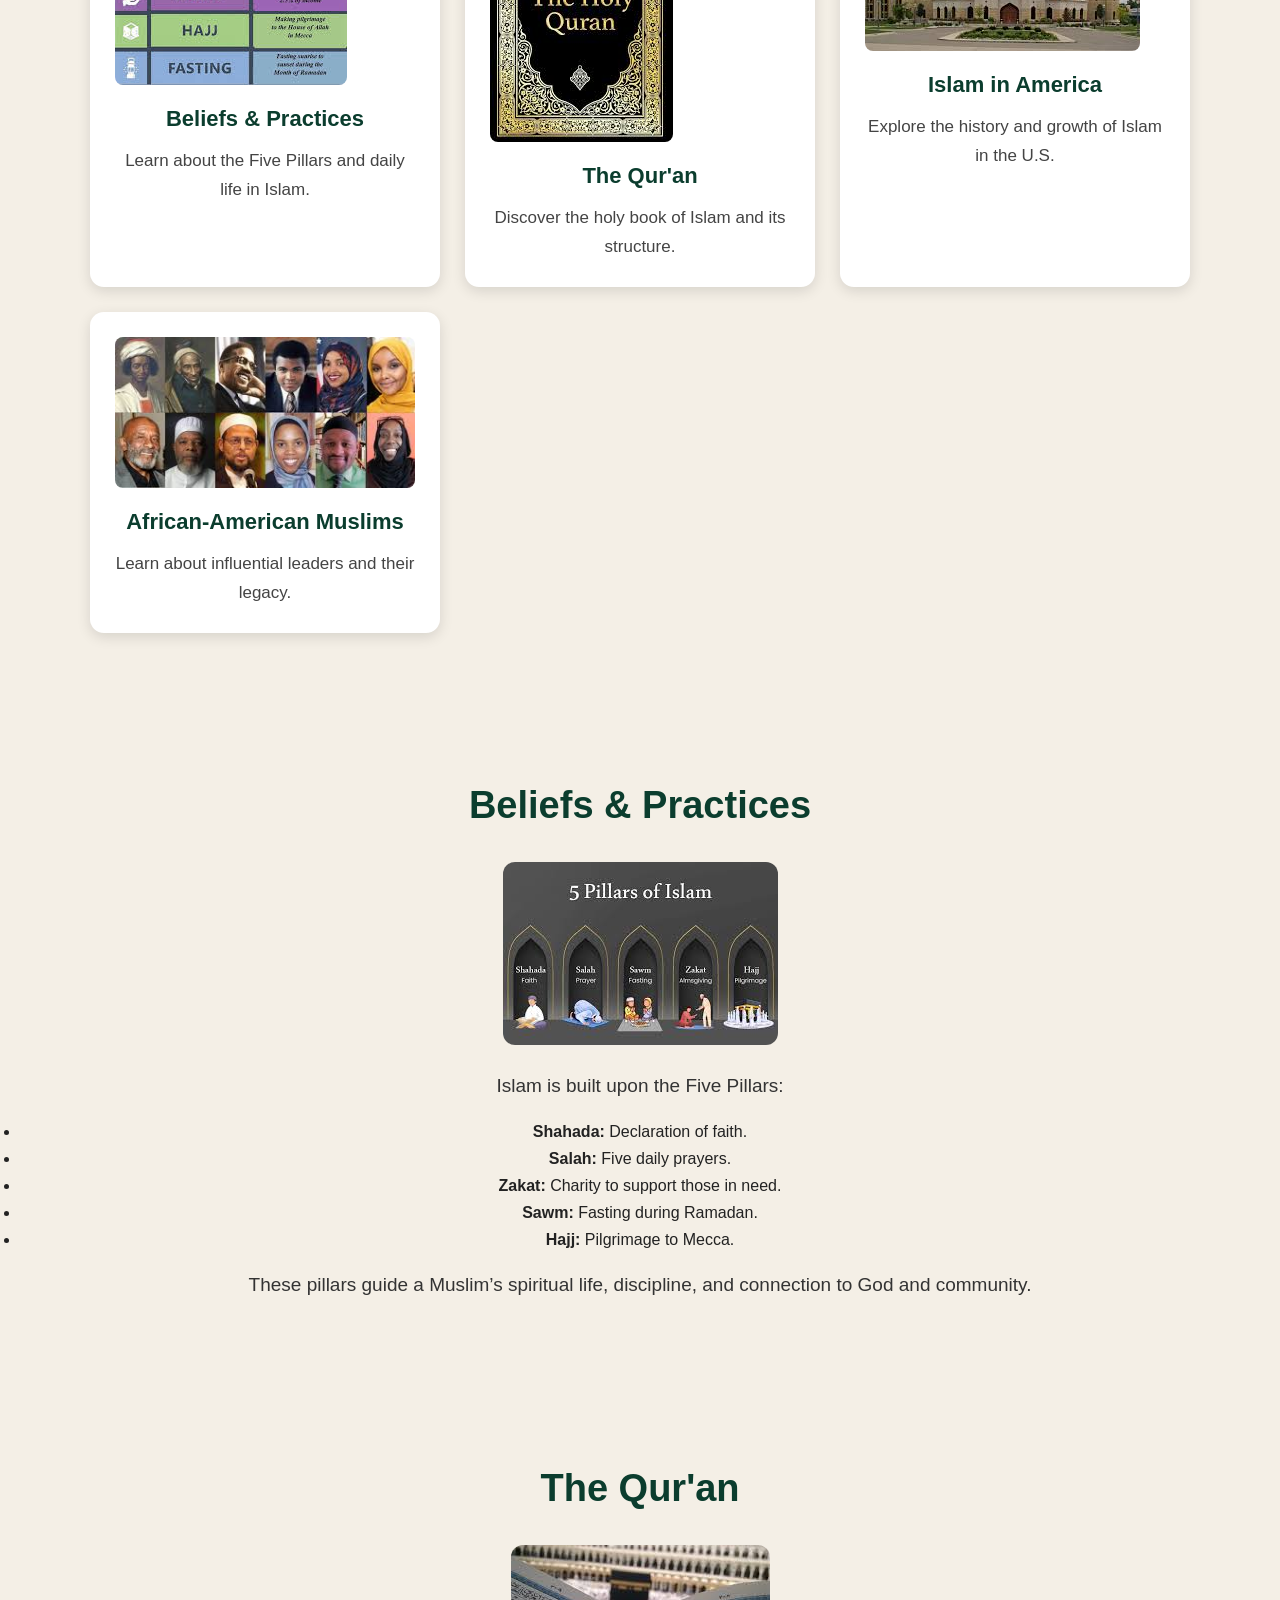
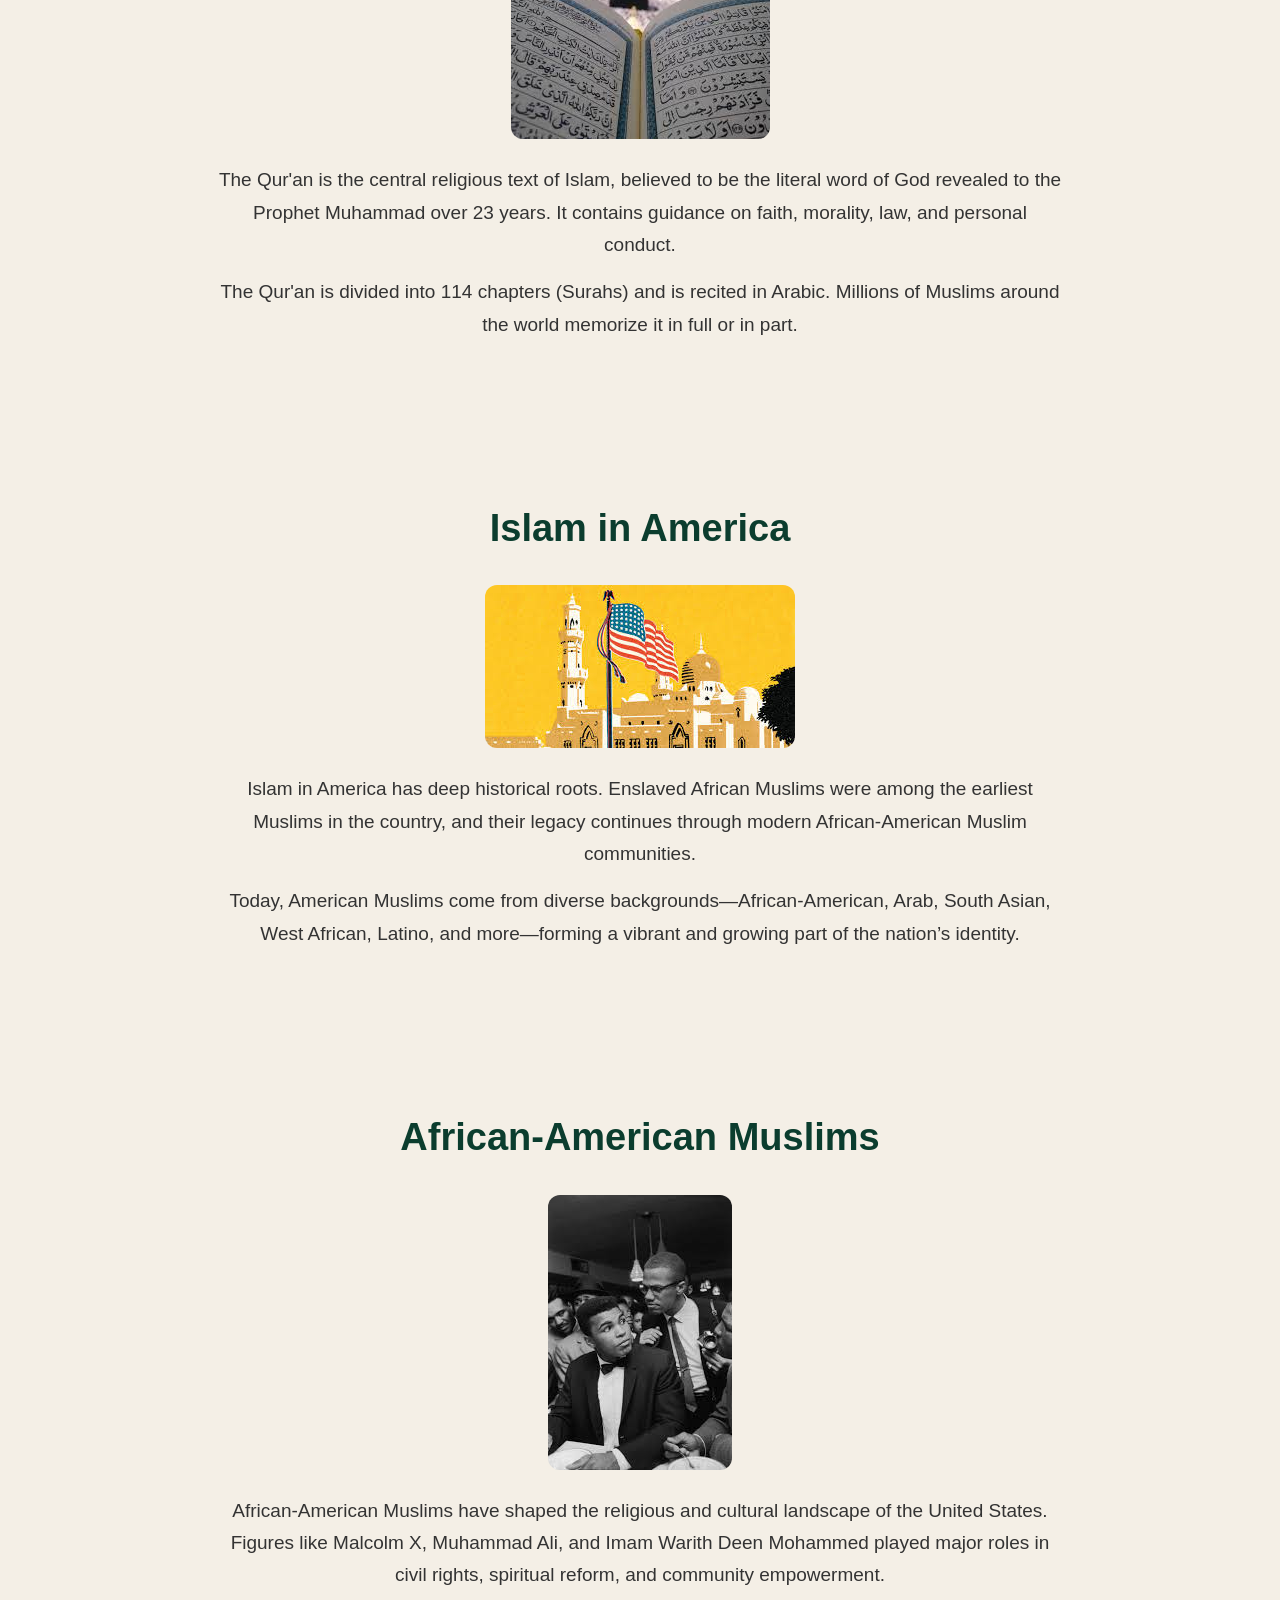
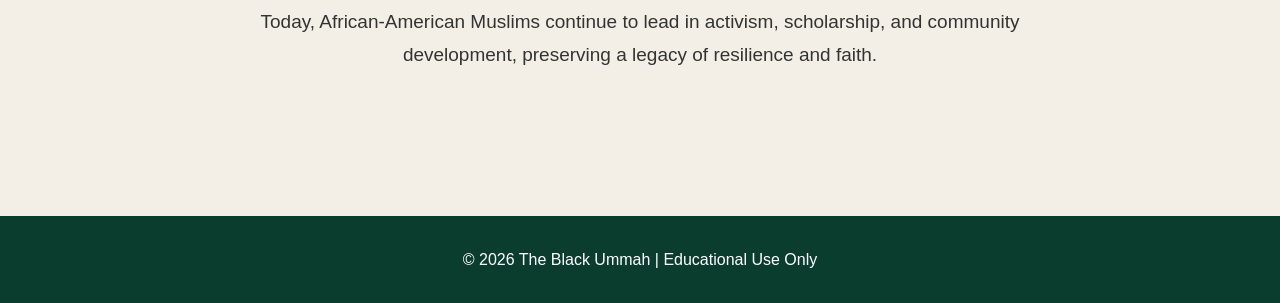
==== commit 08246db1: "Add files via upload" ====
--- a/index.html
+++ b/index.html
@@ -1,19 +1,19 @@
 <!DOCTYPE html>
 <html lang="en">
 <head>
-    <!-- By Grant Capers -->
+    <!-- Rebuilt by Grant Capers + Copilot -->
     <meta charset="UTF-8">
     <meta name="viewport" content="width=device-width, initial-scale=1.0">
     <title>The Black Ummah</title>
     <link rel="stylesheet" href="style.css">
 </head>
+
 <body>
 
     <!-- Header -->
-    <header>
+    <header class="header">
         <div class="logo">The Black Ummah</div>
 
-        <!-- Mobile Menu Button -->
         <button id="menu-toggle" aria-label="Toggle Navigation">☰</button>
 
         <nav>
@@ -29,102 +29,135 @@
 
     <!-- Hero Section -->
     <section id="home" class="hero">
-        <img src="images/colors-in-islamic-architecture_1.jpg" alt="Islamic Prayer">
-        <h1>The Black Ummah</h1>
-        <p>Exploring faith, history, and the legacy of African-American Muslims.</p>
-        <button>Learn More</button>
+        <div class="hero-overlay"></div>
+        <img src="images/colors-in-islamic-architecture_1.jpg" alt="Islamic Architecture">
+
+        <div class="hero-content">
+            <h1>The Black Ummah</h1>
+            <p>Exploring faith, history, and the legacy of African-American Muslims.</p>
+            <a href="#america" class="btn">Learn More</a>
+        </div>
     </section>
 
     <!-- About Section -->
-    <section class="about">
+    <section class="about fade-in">
         <h2>About Islam in America</h2>
         <p>
-            Islam has been present in America since the 17th and 18th centuries.
-            Enslaved West African Muslims brought their faith with them, forming
-            the earliest roots of Islam in the United States. Today, Islam continues
-            to shape communities across the country.
+            Islam has been present in America since the 1600s, brought by enslaved West African Muslims 
+            who carried their faith, culture, and scholarship across the Atlantic. Despite forced 
+            conversion and cultural erasure, many maintained elements of Islamic identity.
+        </p>
+        <p>
+            Today, Islam is one of the fastest-growing religions in the United States. American Muslims 
+            contribute to education, civil rights, science, art, and community leadership across the nation.
         </p>
     </section>
 
     <!-- Explore Cards -->
-    <section class="cards">
+    <section class="cards fade-in">
         <h2>Explore More</h2>
+
         <div class="card-container">
 
-            <div class="card">
+            <a href="#beliefs" class="card">
                 <img src="images/5pillars.jpg" alt="Pillars of Islam">
                 <h3>Beliefs & Practices</h3>
-                <p>Learn about the Five Pillars and daily life practices in Islam.</p>
-            </div>
+                <p>Learn about the Five Pillars and daily life in Islam.</p>
+            </a>
 
-            <div class="card">
+            <a href="#quran" class="card">
                 <img src="images/quran.jpg" alt="Holy Quran">
                 <h3>The Qur'an</h3>
                 <p>Discover the holy book of Islam and its structure.</p>
-            </div>
+            </a>
 
-            <div class="card">
+            <a href="#america" class="card">
                 <img src="images/mosque.jpg" alt="Mosque in America">
                 <h3>Islam in America</h3>
                 <p>Explore the history and growth of Islam in the U.S.</p>
-            </div>
+            </a>
 
-            <div class="card">
+            <a href="#blackmuslims" class="card">
                 <img src="images/aamuslims.jpg" alt="African-American Muslims">
-                <h3>African American Muslims</h3>
+                <h3>African-American Muslims</h3>
                 <p>Learn about influential leaders and their legacy.</p>
-            </div>
+            </a>
 
         </div>
     </section>
 
     <!-- Beliefs Section -->
-    <section id="beliefs" class="about">
+    <section id="beliefs" class="about fade-in">
         <h2>Beliefs & Practices</h2>
-        <img src="images/fivepillars.jpg" alt="Five Pillars">
+        <img src="images/fivepillars.jpg" alt="Five Pillars of Islam">
+
         <p>
-            Islam is built upon the Five Pillars: Shahada (faith), Salah (prayer),
-            Zakat (charity), Sawm (fasting during Ramadan), and Hajj (pilgrimage to Mecca).
-            These pillars guide daily life and spiritual discipline.
+            Islam is built upon the Five Pillars:
+        </p>
+        <ul>
+            <li><strong>Shahada:</strong> Declaration of faith.</li>
+            <li><strong>Salah:</strong> Five daily prayers.</li>
+            <li><strong>Zakat:</strong> Charity to support those in need.</li>
+            <li><strong>Sawm:</strong> Fasting during Ramadan.</li>
+            <li><strong>Hajj:</strong> Pilgrimage to Mecca.</li>
+        </ul>
+
+        <p>
+            These pillars guide a Muslim’s spiritual life, discipline, and connection to God and community.
         </p>
     </section>
 
     <!-- Qur'an Section -->
-    <section id="quran" class="about">
+    <section id="quran" class="about fade-in">
         <h2>The Qur'an</h2>
         <img src="images/qurankaaba.jpg" alt="Quran in front of Kaaba">
+
         <p>
-            The Qur'an is the holy book of Islam, believed to be the word of God
-            revealed to the Prophet Muhammad. It is written in Arabic and is divided
-            into chapters called Surahs.
+            The Qur'an is the central religious text of Islam, believed to be the literal word of God 
+            revealed to the Prophet Muhammad over 23 years. It contains guidance on faith, morality, 
+            law, and personal conduct.
+        </p>
+        <p>
+            The Qur'an is divided into 114 chapters (Surahs) and is recited in Arabic. Millions of Muslims 
+            around the world memorize it in full or in part.
         </p>
     </section>
 
     <!-- Islam in America Section -->
-    <section id="america" class="about">
+    <section id="america" class="about fade-in">
         <h2>Islam in America</h2>
-        <img src="images/animatedmosque.jpg" alt="Animated Mosque with American Flag">
+        <img src="images/animatedmosque.jpg" alt="Mosque with American Flag">
+
         <p>
-            Islam in America has grown significantly over the centuries. Today,
-            millions of Muslims live across the United States, contributing to
-            culture, education, politics, and community life.
+            Islam in America has deep historical roots. Enslaved African Muslims were among the earliest 
+            Muslims in the country, and their legacy continues through modern African-American Muslim 
+            communities.
+        </p>
+        <p>
+            Today, American Muslims come from diverse backgrounds—African-American, Arab, South Asian, 
+            West African, Latino, and more—forming a vibrant and growing part of the nation’s identity.
         </p>
     </section>
 
     <!-- African-American Muslims Section -->
-    <section id="blackmuslims" class="about">
+    <section id="blackmuslims" class="about fade-in">
         <h2>African-American Muslims</h2>
         <img src="images/malcolmali.jpg" alt="Malcolm X and Muhammad Ali">
+
         <p>
-            African-American Muslims have played a major role in American Islamic
-            history. Leaders such as Malcolm X and Muhammad Ali brought national
-            attention to Islam and civil rights.
+            African-American Muslims have shaped the religious and cultural landscape of the United States. 
+            Figures like Malcolm X, Muhammad Ali, and Imam Warith Deen Mohammed played major roles in 
+            civil rights, spiritual reform, and community empowerment.
+        </p>
+        <p>
+            Today, African-American Muslims continue to lead in activism, scholarship, and community 
+            development, preserving a legacy of resilience and faith.
         </p>
     </section>
 
     <!-- Footer -->
     <footer>
-        <p>© 2026 Islam in America Project | Educational Use Only</p>
+        <p>© 2026 The Black Ummah | Educational Use Only</p>
     </footer>
 
 <script>
--- a/style.css
+++ b/style.css
@@ -1,201 +1,277 @@
-/* RESET */
+/* --------------------------------------------------
+   RESET & GLOBAL
+-------------------------------------------------- */
 * {
     margin: 0;
     padding: 0;
     box-sizing: border-box;
-    font-family: Arial, sans-serif;
+    font-family: "Inter", Arial, sans-serif;
 }
 
 body {
-    background-color: #f5f1e8;
-    line-height: 1.6;
+    background-color: #f4efe6;
+    color: #222;
+    line-height: 1.7;
+    scroll-behavior: smooth;
 }
 
 img {
     max-width: 100%;
-    height: auto;
     display: block;
-}
-
-/* HEADER */
-header {
+    border-radius: 8px;
+}
+
+/* Fade-in animation */
+.fade-in {
+    opacity: 0;
+    transform: translateY(20px);
+    animation: fadeIn 1.2s ease forwards;
+}
+
+@keyframes fadeIn {
+    to {
+        opacity: 1;
+        transform: translateY(0);
+    }
+}
+
+/* --------------------------------------------------
+   HEADER
+-------------------------------------------------- */
+.header {
+    position: sticky;
+    top: 0;
+    z-index: 1000;
+    background: #ffffff;
+    padding: 18px 40px;
     display: flex;
     justify-content: space-between;
     align-items: center;
-    padding: 20px 30px;
-    background-color: white;
     border-bottom: 1px solid #ddd;
-    position: sticky;
-    top: 0;
-    z-index: 1000;
 }
 
 .logo {
-    font-size: 22px;
-    font-weight: bold;
+    font-size: 26px;
+    font-weight: 700;
+    color: #0b3d2e;
 }
 
 /* Mobile menu button */
 #menu-toggle {
     display: none;
-    font-size: 28px;
+    font-size: 32px;
     background: none;
     border: none;
     cursor: pointer;
-}
-
-/* NAVIGATION */
-nav .nav-links {
+    color: #0b3d2e;
+}
+
+/* Navigation */
+.nav-links {
     display: flex;
-    gap: 25px;
+    gap: 30px;
 }
 
 nav a {
     text-decoration: none;
     color: #333;
-    font-size: 16px;
+    font-size: 17px;
+    font-weight: 500;
+    transition: 0.3s;
 }
 
 nav a:hover {
     color: #c9a227;
 }
 
-/* HERO */
+/* --------------------------------------------------
+   HERO SECTION
+-------------------------------------------------- */
 .hero {
+    position: relative;
+    height: 85vh;
+    overflow: hidden;
+    display: flex;
+    align-items: center;
+    justify-content: center;
+}
+
+.hero img {
+    position: absolute;
+    width: 100%;
+    height: 100%;
+    object-fit: cover;
+    filter: brightness(55%);
+}
+
+.hero-overlay {
+    position: absolute;
+    width: 100%;
+    height: 100%;
+    background: rgba(10, 30, 20, 0.45);
+}
+
+.hero-content {
+    position: relative;
+    text-align: center;
+    color: white;
+    max-width: 700px;
     padding: 20px;
+}
+
+.hero h1 {
+    font-size: 60px;
+    font-weight: 800;
+    margin-bottom: 15px;
+}
+
+.hero p {
+    font-size: 22px;
+    margin-bottom: 25px;
+}
+
+.btn {
+    display: inline-block;
+    padding: 14px 32px;
+    background: #c9a227;
     color: white;
-    background-color: #0b3d2e;
-    text-align: center;
-}
-
-.hero h1 {
-    font-size: 48px;
-    margin-top: 20px;
-}
-
-.hero p {
     font-size: 18px;
-    margin-top: 10px;
-}
-
-.hero button {
-    padding: 12px 25px;
-    background-color: #c9a227;
-    border: none;
-    border-radius: 6px;
-    margin-top: 15px;
-    cursor: pointer;
-}
-
-.hero button:hover {
-    background-color: #b8921f;
-}
-
-/* ABOUT */
+    border-radius: 8px;
+    text-decoration: none;
+    transition: 0.3s;
+}
+
+.btn:hover {
+    background: #b8921f;
+}
+
+/* --------------------------------------------------
+   ABOUT SECTIONS
+-------------------------------------------------- */
 .about {
-    padding: 50px 20px;
+    padding: 70px 20px;
     text-align: center;
 }
 
 .about h2 {
-    font-size: 32px;
-    margin-bottom: 20px;
+    font-size: 38px;
+    margin-bottom: 25px;
+    color: #0b3d2e;
 }
 
 .about p {
-    max-width: 800px;
+    max-width: 850px;
+    margin: 15px auto;
+    font-size: 19px;
+    color: #333;
+}
+
+.about img {
+    margin: 25px auto;
+    max-width: 600px;
+    border-radius: 12px;
+}
+
+/* --------------------------------------------------
+   CARDS SECTION
+-------------------------------------------------- */
+.cards {
+    padding: 70px 20px;
+    text-align: center;
+}
+
+.cards h2 {
+    font-size: 38px;
+    margin-bottom: 40px;
+    color: #0b3d2e;
+}
+
+.card-container {
+    display: grid;
+    grid-template-columns: repeat(auto-fit, minmax(260px, 1fr));
+    gap: 25px;
+    max-width: 1100px;
     margin: auto;
-    font-size: 18px;
-}
-
-/* CARDS */
-.cards {
-    padding: 50px 20px;
-    text-align: center;
-}
-
-.cards h2 {
-    font-size: 32px;
-    margin-bottom: 30px;
-}
-
-.card-container {
-    display: flex;
-    flex-wrap: wrap;
-    gap: 20px;
-    justify-content: center;
 }
 
 .card {
-    background-color: white;
-    width: 90%;
-    max-width: 260px;
+    background: white;
     padding: 25px;
-    border-radius: 12px;
-    box-shadow: 0 4px 12px rgba(0,0,0,0.1);
-}
-
-/* FOOTER */
+    border-radius: 14px;
+    text-decoration: none;
+    color: #222;
+    box-shadow: 0 4px 14px rgba(0,0,0,0.12);
+    transition: 0.3s ease;
+}
+
+.card:hover {
+    transform: translateY(-8px);
+    box-shadow: 0 8px 20px rgba(0,0,0,0.18);
+}
+
+.card h3 {
+    margin: 15px 0 10px;
+    font-size: 22px;
+    color: #0b3d2e;
+}
+
+.card p {
+    font-size: 17px;
+    color: #444;
+}
+
+/* --------------------------------------------------
+   FOOTER
+-------------------------------------------------- */
 footer {
-    background-color: #0b3d2e;
+    background: #0b3d2e;
     color: white;
     text-align: center;
-    padding: 25px;
-    margin-top: 40px;
-}
-
-/* MOBILE RESPONSIVE */
+    padding: 30px;
+    margin-top: 60px;
+    font-size: 16px;
+}
+
+/* --------------------------------------------------
+   MOBILE RESPONSIVE
+-------------------------------------------------- */
 @media (max-width: 900px) {
-    .hero h1 { font-size: 38px; }
-    .hero p { font-size: 17px; }
-
-    header {
-        padding: 20px;
-    }
+    .hero h1 { font-size: 48px; }
+    .hero p { font-size: 20px; }
 }
 
 @media (max-width: 700px) {
 
-    /* Show hamburger menu */
+    /* Show hamburger */
     #menu-toggle {
         display: block;
     }
 
-    /* Hide links until toggled */
-    nav .nav-links {
+    /* Hide nav links initially */
+    .nav-links {
         display: none;
         flex-direction: column;
-        background-color: white;
+        background: white;
         width: 100%;
-        padding: 15px;
+        padding: 20px;
         border-top: 1px solid #ddd;
     }
 
-    nav .nav-links.active {
+    .nav-links.active {
         display: flex;
     }
 
     nav a {
-        padding: 10px 0;
-        font-size: 18px;
-    }
-
-    .hero h1 {
-        font-size: 32px;
-    }
-
-    .about h2,
-    .cards h2 {
-        font-size: 28px;
-    }
-
-    .about p {
-        font-size: 16px;
-    }
+        padding: 12px 0;
+        font-size: 20px;
+    }
+
+    .hero h1 { font-size: 40px; }
+    .hero p { font-size: 18px; }
 }
 
 @media (max-width: 480px) {
-    .hero h1 { font-size: 28px; }
-    .hero p { font-size: 15px; }
-    .hero button { font-size: 14px; padding: 10px 20px; }
+    .hero h1 { font-size: 32px; }
+    .hero p { font-size: 16px; }
+    .btn { font-size: 16px; padding: 12px 24px; }
 }
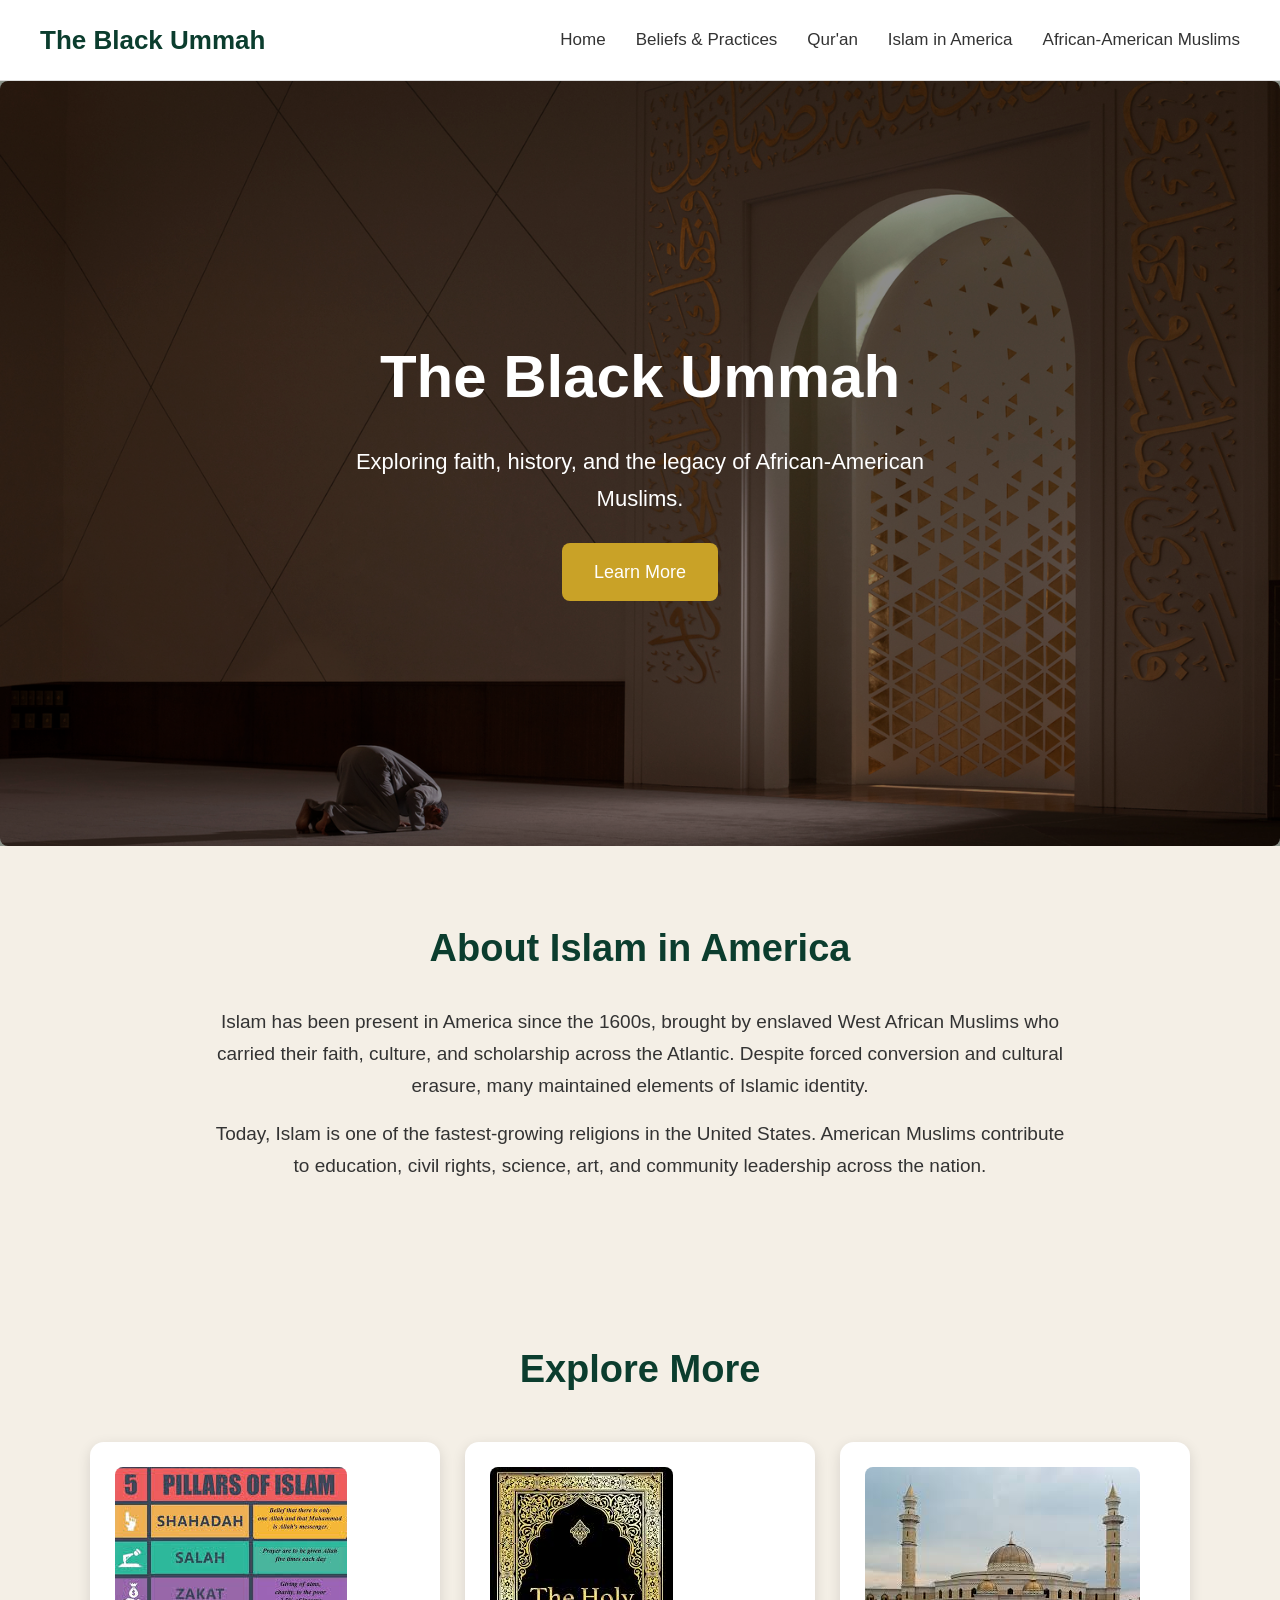
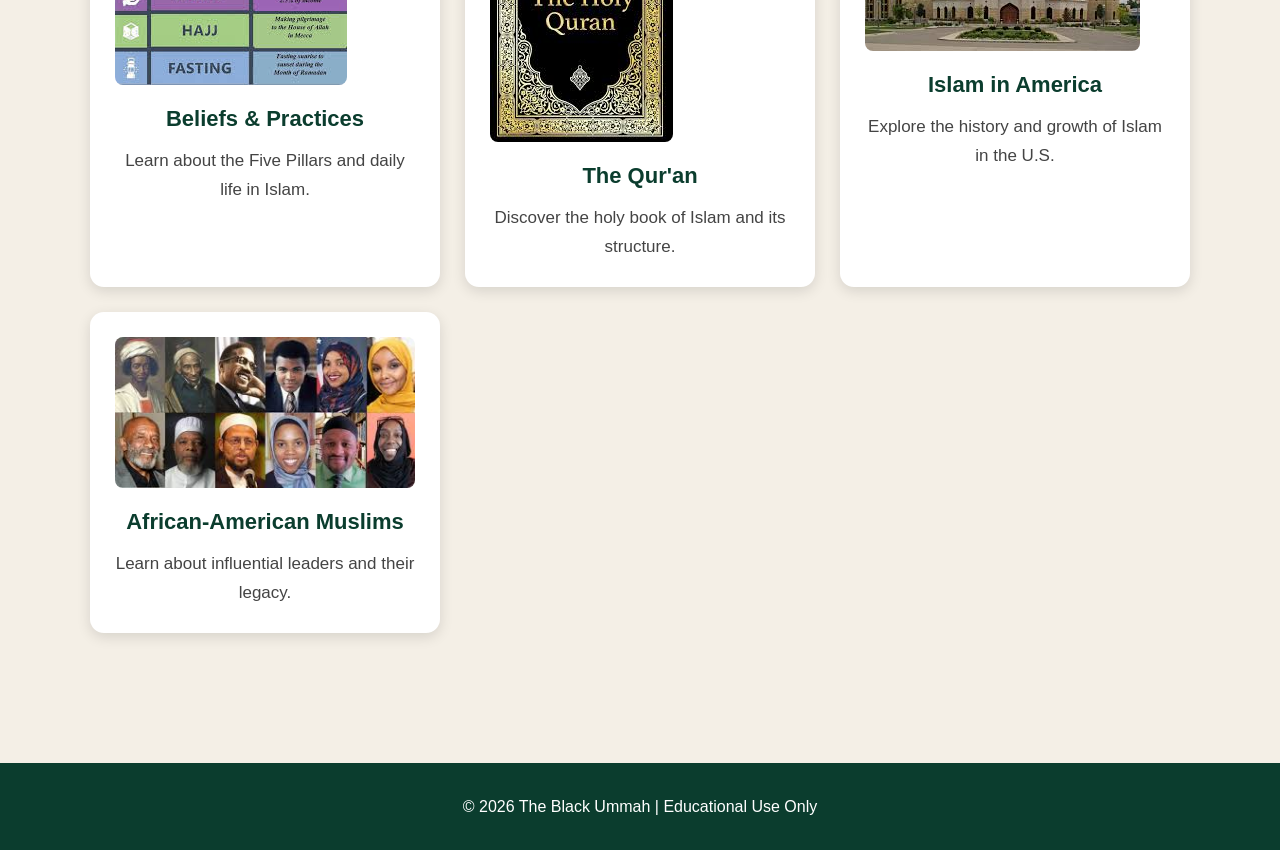
==== commit 702bb3cb: "Add files via upload" ====
--- a/index.html
+++ b/index.html
@@ -1,7 +1,6 @@
 <!DOCTYPE html>
 <html lang="en">
 <head>
-    <!-- Rebuilt by Grant Capers + Copilot -->
     <meta charset="UTF-8">
     <meta name="viewport" content="width=device-width, initial-scale=1.0">
     <title>The Black Ummah</title>
@@ -14,15 +13,15 @@
     <header class="header">
         <div class="logo">The Black Ummah</div>
 
-        <button id="menu-toggle" aria-label="Toggle Navigation">☰</button>
+        <button id="menu-toggle">☰</button>
 
         <nav>
             <div class="nav-links">
-                <a href="#home">Home</a>
-                <a href="#beliefs">Beliefs & Practices</a>
-                <a href="#quran">Qur'an</a>
-                <a href="#america">Islam in America</a>
-                <a href="#blackmuslims">African-American Muslims</a>
+                <a href="index.html">Home</a>
+                <a href="beliefs.html">Beliefs & Practices</a>
+                <a href="quran.html">Qur'an</a>
+                <a href="america.html">Islam in America</a>
+                <a href="blackmuslims.html">African-American Muslims</a>
             </div>
         </nav>
     </header>
@@ -35,7 +34,7 @@
         <div class="hero-content">
             <h1>The Black Ummah</h1>
             <p>Exploring faith, history, and the legacy of African-American Muslims.</p>
-            <a href="#america" class="btn">Learn More</a>
+            <a href="america.html" class="btn">Learn More</a>
         </div>
     </section>
 
@@ -59,100 +58,31 @@
 
         <div class="card-container">
 
-            <a href="#beliefs" class="card">
+            <a href="beliefs.html" class="card">
                 <img src="images/5pillars.jpg" alt="Pillars of Islam">
                 <h3>Beliefs & Practices</h3>
                 <p>Learn about the Five Pillars and daily life in Islam.</p>
             </a>
 
-            <a href="#quran" class="card">
+            <a href="quran.html" class="card">
                 <img src="images/quran.jpg" alt="Holy Quran">
                 <h3>The Qur'an</h3>
                 <p>Discover the holy book of Islam and its structure.</p>
             </a>
 
-            <a href="#america" class="card">
+            <a href="america.html" class="card">
                 <img src="images/mosque.jpg" alt="Mosque in America">
                 <h3>Islam in America</h3>
                 <p>Explore the history and growth of Islam in the U.S.</p>
             </a>
 
-            <a href="#blackmuslims" class="card">
+            <a href="blackmuslims.html" class="card">
                 <img src="images/aamuslims.jpg" alt="African-American Muslims">
                 <h3>African-American Muslims</h3>
                 <p>Learn about influential leaders and their legacy.</p>
             </a>
 
         </div>
-    </section>
-
-    <!-- Beliefs Section -->
-    <section id="beliefs" class="about fade-in">
-        <h2>Beliefs & Practices</h2>
-        <img src="images/fivepillars.jpg" alt="Five Pillars of Islam">
-
-        <p>
-            Islam is built upon the Five Pillars:
-        </p>
-        <ul>
-            <li><strong>Shahada:</strong> Declaration of faith.</li>
-            <li><strong>Salah:</strong> Five daily prayers.</li>
-            <li><strong>Zakat:</strong> Charity to support those in need.</li>
-            <li><strong>Sawm:</strong> Fasting during Ramadan.</li>
-            <li><strong>Hajj:</strong> Pilgrimage to Mecca.</li>
-        </ul>
-
-        <p>
-            These pillars guide a Muslim’s spiritual life, discipline, and connection to God and community.
-        </p>
-    </section>
-
-    <!-- Qur'an Section -->
-    <section id="quran" class="about fade-in">
-        <h2>The Qur'an</h2>
-        <img src="images/qurankaaba.jpg" alt="Quran in front of Kaaba">
-
-        <p>
-            The Qur'an is the central religious text of Islam, believed to be the literal word of God 
-            revealed to the Prophet Muhammad over 23 years. It contains guidance on faith, morality, 
-            law, and personal conduct.
-        </p>
-        <p>
-            The Qur'an is divided into 114 chapters (Surahs) and is recited in Arabic. Millions of Muslims 
-            around the world memorize it in full or in part.
-        </p>
-    </section>
-
-    <!-- Islam in America Section -->
-    <section id="america" class="about fade-in">
-        <h2>Islam in America</h2>
-        <img src="images/animatedmosque.jpg" alt="Mosque with American Flag">
-
-        <p>
-            Islam in America has deep historical roots. Enslaved African Muslims were among the earliest 
-            Muslims in the country, and their legacy continues through modern African-American Muslim 
-            communities.
-        </p>
-        <p>
-            Today, American Muslims come from diverse backgrounds—African-American, Arab, South Asian, 
-            West African, Latino, and more—forming a vibrant and growing part of the nation’s identity.
-        </p>
-    </section>
-
-    <!-- African-American Muslims Section -->
-    <section id="blackmuslims" class="about fade-in">
-        <h2>African-American Muslims</h2>
-        <img src="images/malcolmali.jpg" alt="Malcolm X and Muhammad Ali">
-
-        <p>
-            African-American Muslims have shaped the religious and cultural landscape of the United States. 
-            Figures like Malcolm X, Muhammad Ali, and Imam Warith Deen Mohammed played major roles in 
-            civil rights, spiritual reform, and community empowerment.
-        </p>
-        <p>
-            Today, African-American Muslims continue to lead in activism, scholarship, and community 
-            development, preserving a legacy of resilience and faith.
-        </p>
     </section>
 
     <!-- Footer -->
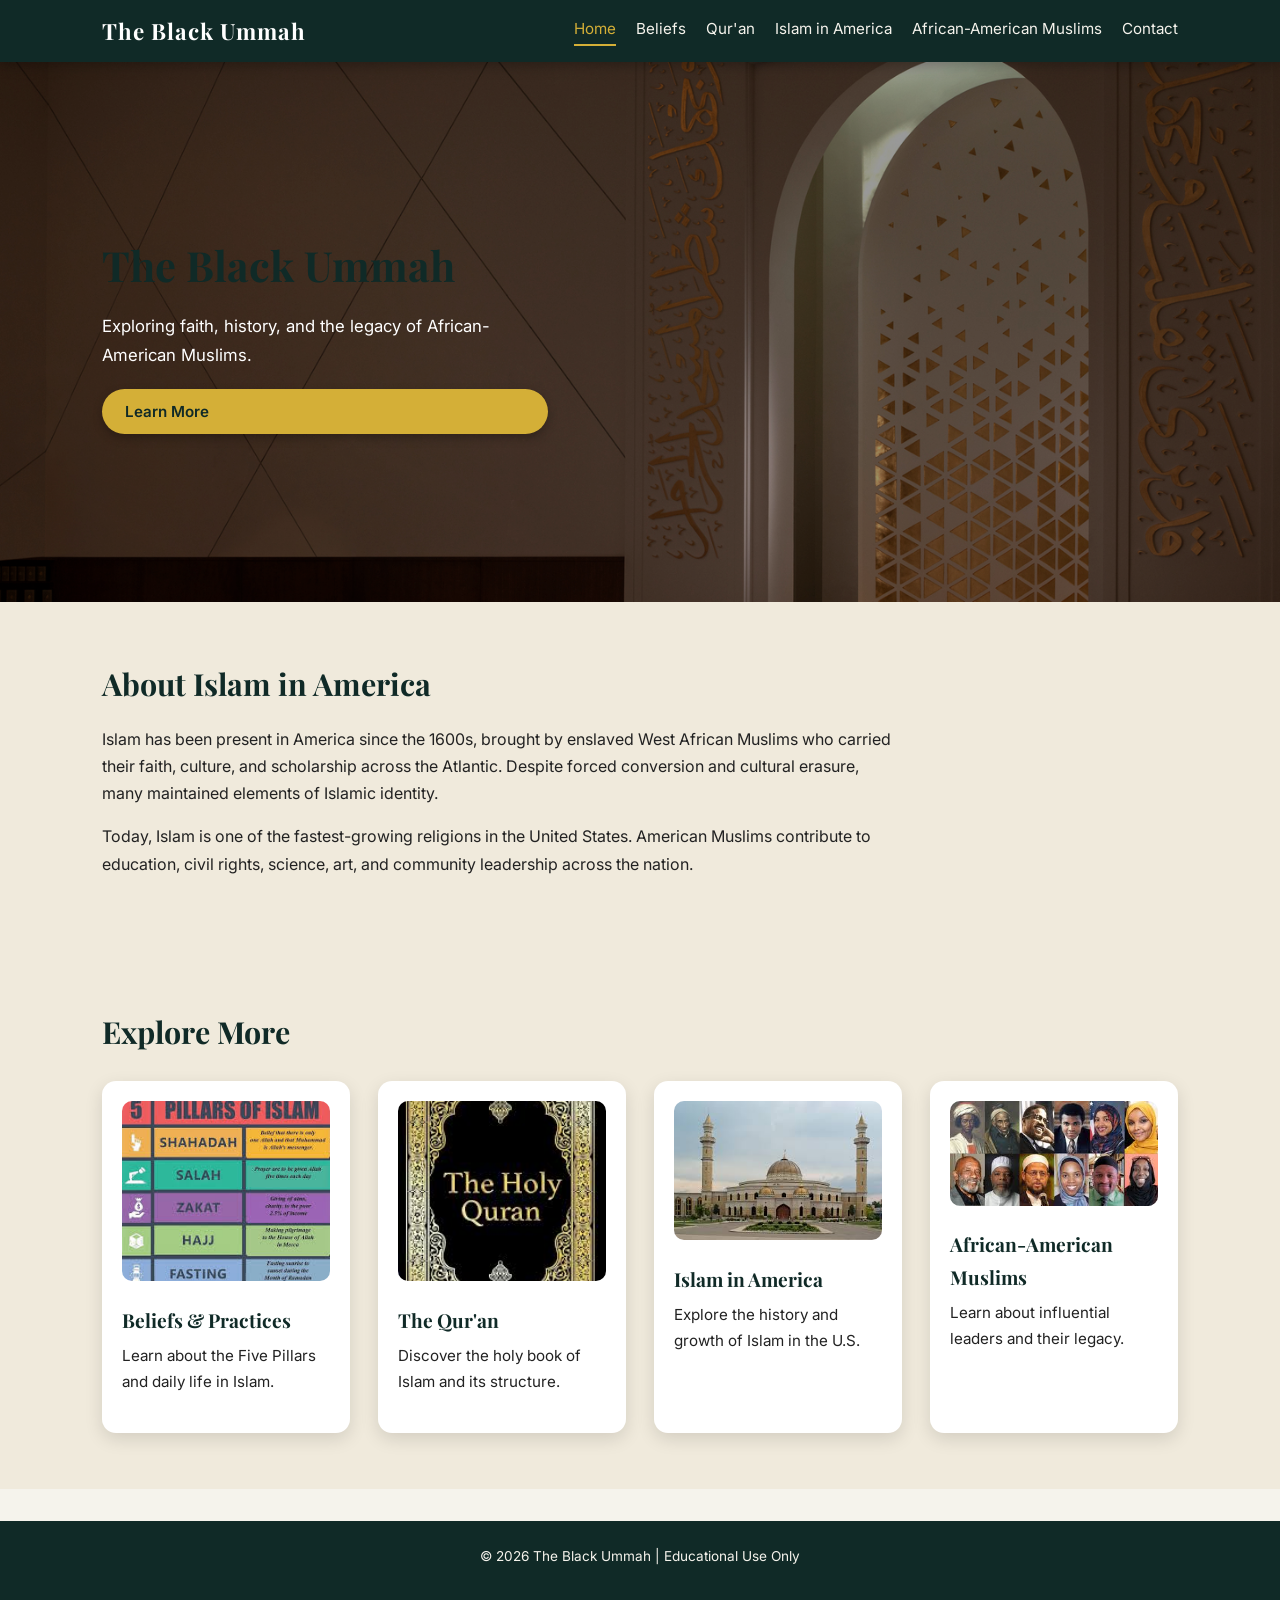
==== commit 153e13fd: "Add files via upload" ====
--- a/index.html
+++ b/index.html
@@ -5,90 +5,81 @@
     <meta name="viewport" content="width=device-width, initial-scale=1.0">
     <title>The Black Ummah</title>
     <link rel="stylesheet" href="style.css">
+    <link href="https://fonts.googleapis.com/css2?family=Inter:wght@400;500;600&family=Playfair+Display:wght@600;700&display=swap" rel="stylesheet">
 </head>
 
 <body>
 
-    <!-- Header -->
-    <header class="header">
-        <div class="logo">The Black Ummah</div>
+<header class="header">
+    <div class="logo">The Black Ummah</div>
+    <button id="menu-toggle">☰</button>
+    <nav>
+        <div class="nav-links">
+            <a href="index.html" class="active">Home</a>
+            <a href="beliefs.html">Beliefs</a>
+            <a href="quran.html">Qur'an</a>
+            <a href="america.html">Islam in America</a>
+            <a href="blackmuslims.html">African-American Muslims</a>
+            <a href="contact.html">Contact</a>
+        </div>
+    </nav>
+</header>
 
-        <button id="menu-toggle">☰</button>
+<section class="hero">
+    <div class="hero-overlay"></div>
+    <img src="images/colors-in-islamic-architecture_1.jpg" alt="Islamic Architecture">
+    <div class="hero-content">
+        <h1>The Black Ummah</h1>
+        <p>Exploring faith, history, and the legacy of African-American Muslims.</p>
+        <a href="america.html" class="btn">Learn More</a>
+    </div>
+</section>
 
-        <nav>
-            <div class="nav-links">
-                <a href="index.html">Home</a>
-                <a href="beliefs.html">Beliefs & Practices</a>
-                <a href="quran.html">Qur'an</a>
-                <a href="america.html">Islam in America</a>
-                <a href="blackmuslims.html">African-American Muslims</a>
-            </div>
-        </nav>
-    </header>
+<section class="about fade-in">
+    <h2>About Islam in America</h2>
+    <p>
+        Islam has been present in America since the 1600s, brought by enslaved West African Muslims 
+        who carried their faith, culture, and scholarship across the Atlantic. Despite forced 
+        conversion and cultural erasure, many maintained elements of Islamic identity.
+    </p>
+    <p>
+        Today, Islam is one of the fastest-growing religions in the United States. American Muslims 
+        contribute to education, civil rights, science, art, and community leadership across the nation.
+    </p>
+</section>
 
-    <!-- Hero Section -->
-    <section id="home" class="hero">
-        <div class="hero-overlay"></div>
-        <img src="images/colors-in-islamic-architecture_1.jpg" alt="Islamic Architecture">
+<section class="cards fade-in">
+    <h2>Explore More</h2>
+    <div class="card-container">
+        <a href="beliefs.html" class="card">
+            <img src="images/5pillars.jpg" alt="Pillars of Islam">
+            <h3>Beliefs & Practices</h3>
+            <p>Learn about the Five Pillars and daily life in Islam.</p>
+        </a>
 
-        <div class="hero-content">
-            <h1>The Black Ummah</h1>
-            <p>Exploring faith, history, and the legacy of African-American Muslims.</p>
-            <a href="america.html" class="btn">Learn More</a>
-        </div>
-    </section>
+        <a href="quran.html" class="card">
+            <img src="images/quran.jpg" alt="Holy Quran">
+            <h3>The Qur'an</h3>
+            <p>Discover the holy book of Islam and its structure.</p>
+        </a>
 
-    <!-- About Section -->
-    <section class="about fade-in">
-        <h2>About Islam in America</h2>
-        <p>
-            Islam has been present in America since the 1600s, brought by enslaved West African Muslims 
-            who carried their faith, culture, and scholarship across the Atlantic. Despite forced 
-            conversion and cultural erasure, many maintained elements of Islamic identity.
-        </p>
-        <p>
-            Today, Islam is one of the fastest-growing religions in the United States. American Muslims 
-            contribute to education, civil rights, science, art, and community leadership across the nation.
-        </p>
-    </section>
+        <a href="america.html" class="card">
+            <img src="images/mosque.jpg" alt="Mosque in America">
+            <h3>Islam in America</h3>
+            <p>Explore the history and growth of Islam in the U.S.</p>
+        </a>
 
-    <!-- Explore Cards -->
-    <section class="cards fade-in">
-        <h2>Explore More</h2>
+        <a href="blackmuslims.html" class="card">
+            <img src="images/aamuslims.jpg" alt="African-American Muslims">
+            <h3>African-American Muslims</h3>
+            <p>Learn about influential leaders and their legacy.</p>
+        </a>
+    </div>
+</section>
 
-        <div class="card-container">
-
-            <a href="beliefs.html" class="card">
-                <img src="images/5pillars.jpg" alt="Pillars of Islam">
-                <h3>Beliefs & Practices</h3>
-                <p>Learn about the Five Pillars and daily life in Islam.</p>
-            </a>
-
-            <a href="quran.html" class="card">
-                <img src="images/quran.jpg" alt="Holy Quran">
-                <h3>The Qur'an</h3>
-                <p>Discover the holy book of Islam and its structure.</p>
-            </a>
-
-            <a href="america.html" class="card">
-                <img src="images/mosque.jpg" alt="Mosque in America">
-                <h3>Islam in America</h3>
-                <p>Explore the history and growth of Islam in the U.S.</p>
-            </a>
-
-            <a href="blackmuslims.html" class="card">
-                <img src="images/aamuslims.jpg" alt="African-American Muslims">
-                <h3>African-American Muslims</h3>
-                <p>Learn about influential leaders and their legacy.</p>
-            </a>
-
-        </div>
-    </section>
-
-    <!-- Footer -->
-    <footer>
-        <p>© 2026 The Black Ummah | Educational Use Only</p>
-    </footer>
+<footer>
+    <p>© 2026 The Black Ummah | Educational Use Only</p>
+</footer>
 
 <script>
 document.getElementById("menu-toggle").onclick = function() {
--- a/style.css
+++ b/style.css
@@ -1,277 +1,321 @@
-/* --------------------------------------------------
-   RESET & GLOBAL
--------------------------------------------------- */
 * {
+    box-sizing: border-box;
     margin: 0;
     padding: 0;
-    box-sizing: border-box;
-    font-family: "Inter", Arial, sans-serif;
 }
 
 body {
-    background-color: #f4efe6;
+    font-family: 'Inter', system-ui, -apple-system, BlinkMacSystemFont, sans-serif;
+    background-color: #f5f3ec;
     color: #222;
     line-height: 1.7;
-    scroll-behavior: smooth;
-}
-
-img {
-    max-width: 100%;
-    display: block;
-    border-radius: 8px;
-}
-
-/* Fade-in animation */
-.fade-in {
-    opacity: 0;
-    transform: translateY(20px);
-    animation: fadeIn 1.2s ease forwards;
-}
-
-@keyframes fadeIn {
-    to {
-        opacity: 1;
-        transform: translateY(0);
-    }
-}
-
-/* --------------------------------------------------
-   HEADER
--------------------------------------------------- */
+}
+
+/* Typography */
+h1, h2, h3, h4 {
+    font-family: 'Playfair Display', 'Times New Roman', serif;
+    color: #102a27;
+}
+
+p {
+    margin-bottom: 1rem;
+}
+
+/* Header */
 .header {
     position: sticky;
     top: 0;
     z-index: 1000;
-    background: #ffffff;
-    padding: 18px 40px;
+    background: #102a27;
+    color: #fff;
     display: flex;
+    align-items: center;
     justify-content: space-between;
-    align-items: center;
-    border-bottom: 1px solid #ddd;
+    padding: 0.75rem 8%;
+    box-shadow: 0 4px 12px rgba(0,0,0,0.25);
 }
 
 .logo {
-    font-size: 26px;
+    font-family: 'Playfair Display', serif;
+    font-size: 1.4rem;
     font-weight: 700;
-    color: #0b3d2e;
+    letter-spacing: 1px;
+}
+
+.nav-links {
+    display: flex;
+    gap: 1.25rem;
+}
+
+.nav-links a {
+    color: #f5f3ec;
+    text-decoration: none;
+    font-size: 0.95rem;
+    padding-bottom: 0.15rem;
+    border-bottom: 2px solid transparent;
+    transition: color 0.2s ease, border-color 0.2s ease;
+}
+
+.nav-links a:hover {
+    color: #d4af37;
+    border-color: #d4af37;
+}
+
+.nav-links a.active {
+    color: #d4af37;
+    border-color: #d4af37;
 }
 
 /* Mobile menu button */
 #menu-toggle {
     display: none;
-    font-size: 32px;
     background: none;
-    border: none;
-    cursor: pointer;
-    color: #0b3d2e;
-}
-
-/* Navigation */
-.nav-links {
-    display: flex;
-    gap: 30px;
-}
-
-nav a {
-    text-decoration: none;
-    color: #333;
-    font-size: 17px;
-    font-weight: 500;
-    transition: 0.3s;
-}
-
-nav a:hover {
-    color: #c9a227;
-}
-
-/* --------------------------------------------------
-   HERO SECTION
--------------------------------------------------- */
+    border: 1px solid #f5f3ec;
+    color: #f5f3ec;
+    font-size: 1.2rem;
+    padding: 0.25rem 0.5rem;
+    border-radius: 4px;
+}
+
+/* Hero section */
 .hero {
     position: relative;
-    height: 85vh;
+    height: 60vh;
+    min-height: 320px;
     overflow: hidden;
-    display: flex;
-    align-items: center;
-    justify-content: center;
 }
 
 .hero img {
-    position: absolute;
     width: 100%;
     height: 100%;
     object-fit: cover;
-    filter: brightness(55%);
+    filter: brightness(0.6);
+    transform: scale(1.03);
 }
 
 .hero-overlay {
     position: absolute;
-    width: 100%;
-    height: 100%;
-    background: rgba(10, 30, 20, 0.45);
+    inset: 0;
+    background: radial-gradient(circle at top left, rgba(212,175,55,0.35), transparent 55%),
+                linear-gradient(to bottom, rgba(0,0,0,0.4), rgba(0,0,0,0.75));
 }
 
 .hero-content {
-    position: relative;
-    text-align: center;
-    color: white;
-    max-width: 700px;
-    padding: 20px;
-}
-
-.hero h1 {
-    font-size: 60px;
-    font-weight: 800;
-    margin-bottom: 15px;
-}
-
-.hero p {
-    font-size: 22px;
-    margin-bottom: 25px;
-}
-
+    position: absolute;
+    inset: 0;
+    display: flex;
+    flex-direction: column;
+    justify-content: center;
+    padding: 0 8%;
+    color: #fff;
+    max-width: 650px;
+}
+
+.hero-content h1 {
+    font-size: 2.6rem;
+    margin-bottom: 0.75rem;
+}
+
+.hero-content p {
+    font-size: 1.05rem;
+    max-width: 520px;
+    margin-bottom: 1.25rem;
+}
+
+/* Button */
 .btn {
     display: inline-block;
-    padding: 14px 32px;
-    background: #c9a227;
-    color: white;
-    font-size: 18px;
-    border-radius: 8px;
+    background: #d4af37;
+    color: #102a27;
+    padding: 0.6rem 1.4rem;
+    border-radius: 999px;
     text-decoration: none;
-    transition: 0.3s;
+    font-weight: 600;
+    font-size: 0.95rem;
+    box-shadow: 0 4px 10px rgba(0,0,0,0.25);
+    transition: background 0.2s ease, transform 0.15s ease, box-shadow 0.15s ease;
 }
 
 .btn:hover {
-    background: #b8921f;
-}
-
-/* --------------------------------------------------
-   ABOUT SECTIONS
--------------------------------------------------- */
+    background: #e2c45a;
+    transform: translateY(-1px);
+    box-shadow: 0 6px 14px rgba(0,0,0,0.3);
+}
+
+/* Sections */
 .about {
-    padding: 70px 20px;
-    text-align: center;
+    padding: 3.5rem 8%;
+    background: #f5f3ec;
+}
+
+.about:nth-of-type(even) {
+    background: #f0eadc;
 }
 
 .about h2 {
-    font-size: 38px;
-    margin-bottom: 25px;
-    color: #0b3d2e;
+    font-size: 1.9rem;
+    margin-bottom: 1rem;
 }
 
 .about p {
-    max-width: 850px;
-    margin: 15px auto;
-    font-size: 19px;
-    color: #333;
-}
-
-.about img {
-    margin: 25px auto;
-    max-width: 600px;
-    border-radius: 12px;
-}
-
-/* --------------------------------------------------
-   CARDS SECTION
--------------------------------------------------- */
+    max-width: 800px;
+}
+
+/* Cards section */
 .cards {
-    padding: 70px 20px;
-    text-align: center;
+    padding: 3.5rem 8%;
+    background: #f0eadc;
 }
 
 .cards h2 {
-    font-size: 38px;
-    margin-bottom: 40px;
-    color: #0b3d2e;
+    font-size: 1.9rem;
+    margin-bottom: 1.5rem;
 }
 
 .card-container {
     display: grid;
-    grid-template-columns: repeat(auto-fit, minmax(260px, 1fr));
-    gap: 25px;
-    max-width: 1100px;
-    margin: auto;
+    grid-template-columns: repeat(auto-fit, minmax(230px, 1fr));
+    gap: 1.75rem;
 }
 
 .card {
-    background: white;
-    padding: 25px;
+    background: #ffffff;
     border-radius: 14px;
+    box-shadow: 0 6px 18px rgba(0,0,0,0.12);
+    padding: 1.25rem 1.25rem 1.4rem;
     text-decoration: none;
-    color: #222;
-    box-shadow: 0 4px 14px rgba(0,0,0,0.12);
-    transition: 0.3s ease;
+    color: inherit;
+    transition: transform 0.18s ease, box-shadow 0.18s ease;
+    position: relative;
+    overflow: hidden;
+}
+
+.card::before {
+    content: "";
+    position: absolute;
+    inset: 0;
+    background: radial-gradient(circle at top right, rgba(212,175,55,0.18), transparent 55%);
+    opacity: 0;
+    transition: opacity 0.2s ease;
+}
+
+.card:hover::before {
+    opacity: 1;
 }
 
 .card:hover {
-    transform: translateY(-8px);
-    box-shadow: 0 8px 20px rgba(0,0,0,0.18);
+    transform: translateY(-4px);
+    box-shadow: 0 10px 24px rgba(0,0,0,0.18);
+}
+
+.card img {
+    width: 100%;
+    border-radius: 10px;
+    margin-bottom: 0.9rem;
+    object-fit: cover;
+    max-height: 180px;
 }
 
 .card h3 {
-    margin: 15px 0 10px;
-    font-size: 22px;
-    color: #0b3d2e;
+    font-size: 1.2rem;
+    margin-bottom: 0.4rem;
 }
 
 .card p {
-    font-size: 17px;
-    color: #444;
-}
-
-/* --------------------------------------------------
-   FOOTER
--------------------------------------------------- */
+    font-size: 0.95rem;
+}
+
+/* Contact form */
+.contact-form {
+    max-width: 480px;
+    margin-top: 1.5rem;
+    display: flex;
+    flex-direction: column;
+    gap: 0.75rem;
+}
+
+.contact-form label {
+    font-weight: 600;
+    font-size: 0.95rem;
+}
+
+.contact-form input[type="text"],
+.contact-form input[type="password"] {
+    padding: 0.55rem 0.7rem;
+    border-radius: 8px;
+    border: 1px solid #c9bfa6;
+    font-size: 0.95rem;
+    outline: none;
+    transition: border-color 0.15s ease, box-shadow 0.15s ease;
+    background: #fffdf7;
+}
+
+.contact-form input[type="text"]:focus,
+.contact-form input[type="password"]:focus {
+    border-color: #d4af37;
+    box-shadow: 0 0 0 2px rgba(212,175,55,0.25);
+}
+
+/* Footer */
 footer {
-    background: #0b3d2e;
-    color: white;
+    background: #102a27;
+    color: #f5f3ec;
     text-align: center;
-    padding: 30px;
-    margin-top: 60px;
-    font-size: 16px;
-}
-
-/* --------------------------------------------------
-   MOBILE RESPONSIVE
--------------------------------------------------- */
-@media (max-width: 900px) {
-    .hero h1 { font-size: 48px; }
-    .hero p { font-size: 20px; }
-}
-
-@media (max-width: 700px) {
-
-    /* Show hamburger */
+    padding: 1.5rem 8%;
+    font-size: 0.85rem;
+    margin-top: 2rem;
+}
+
+/* Fade-in animation */
+.fade-in {
+    opacity: 0;
+    transform: translateY(12px);
+    animation: fadeInUp 0.7s ease forwards;
+}
+
+@keyframes fadeInUp {
+    to {
+        opacity: 1;
+        transform: translateY(0);
+    }
+}
+
+/* Responsive */
+@media (max-width: 800px) {
+    .header {
+        padding: 0.6rem 6%;
+    }
+
     #menu-toggle {
         display: block;
     }
 
-    /* Hide nav links initially */
     .nav-links {
+        position: absolute;
+        top: 100%;
+        right: 0;
+        background: #102a27;
+        flex-direction: column;
+        align-items: flex-start;
+        padding: 0.75rem 1.25rem;
+        gap: 0.75rem;
         display: none;
-        flex-direction: column;
-        background: white;
-        width: 100%;
-        padding: 20px;
-        border-top: 1px solid #ddd;
+        box-shadow: 0 6px 18px rgba(0,0,0,0.35);
     }
 
     .nav-links.active {
         display: flex;
     }
 
-    nav a {
-        padding: 12px 0;
-        font-size: 20px;
-    }
-
-    .hero h1 { font-size: 40px; }
-    .hero p { font-size: 18px; }
-}
-
-@media (max-width: 480px) {
-    .hero h1 { font-size: 32px; }
-    .hero p { font-size: 16px; }
-    .btn { font-size: 16px; padding: 12px 24px; }
+    .hero-content {
+        padding: 0 6%;
+    }
+
+    .hero-content h1 {
+        font-size: 2.1rem;
+    }
+
+    .about, .cards {
+        padding: 2.75rem 6%;
+    }
 }
